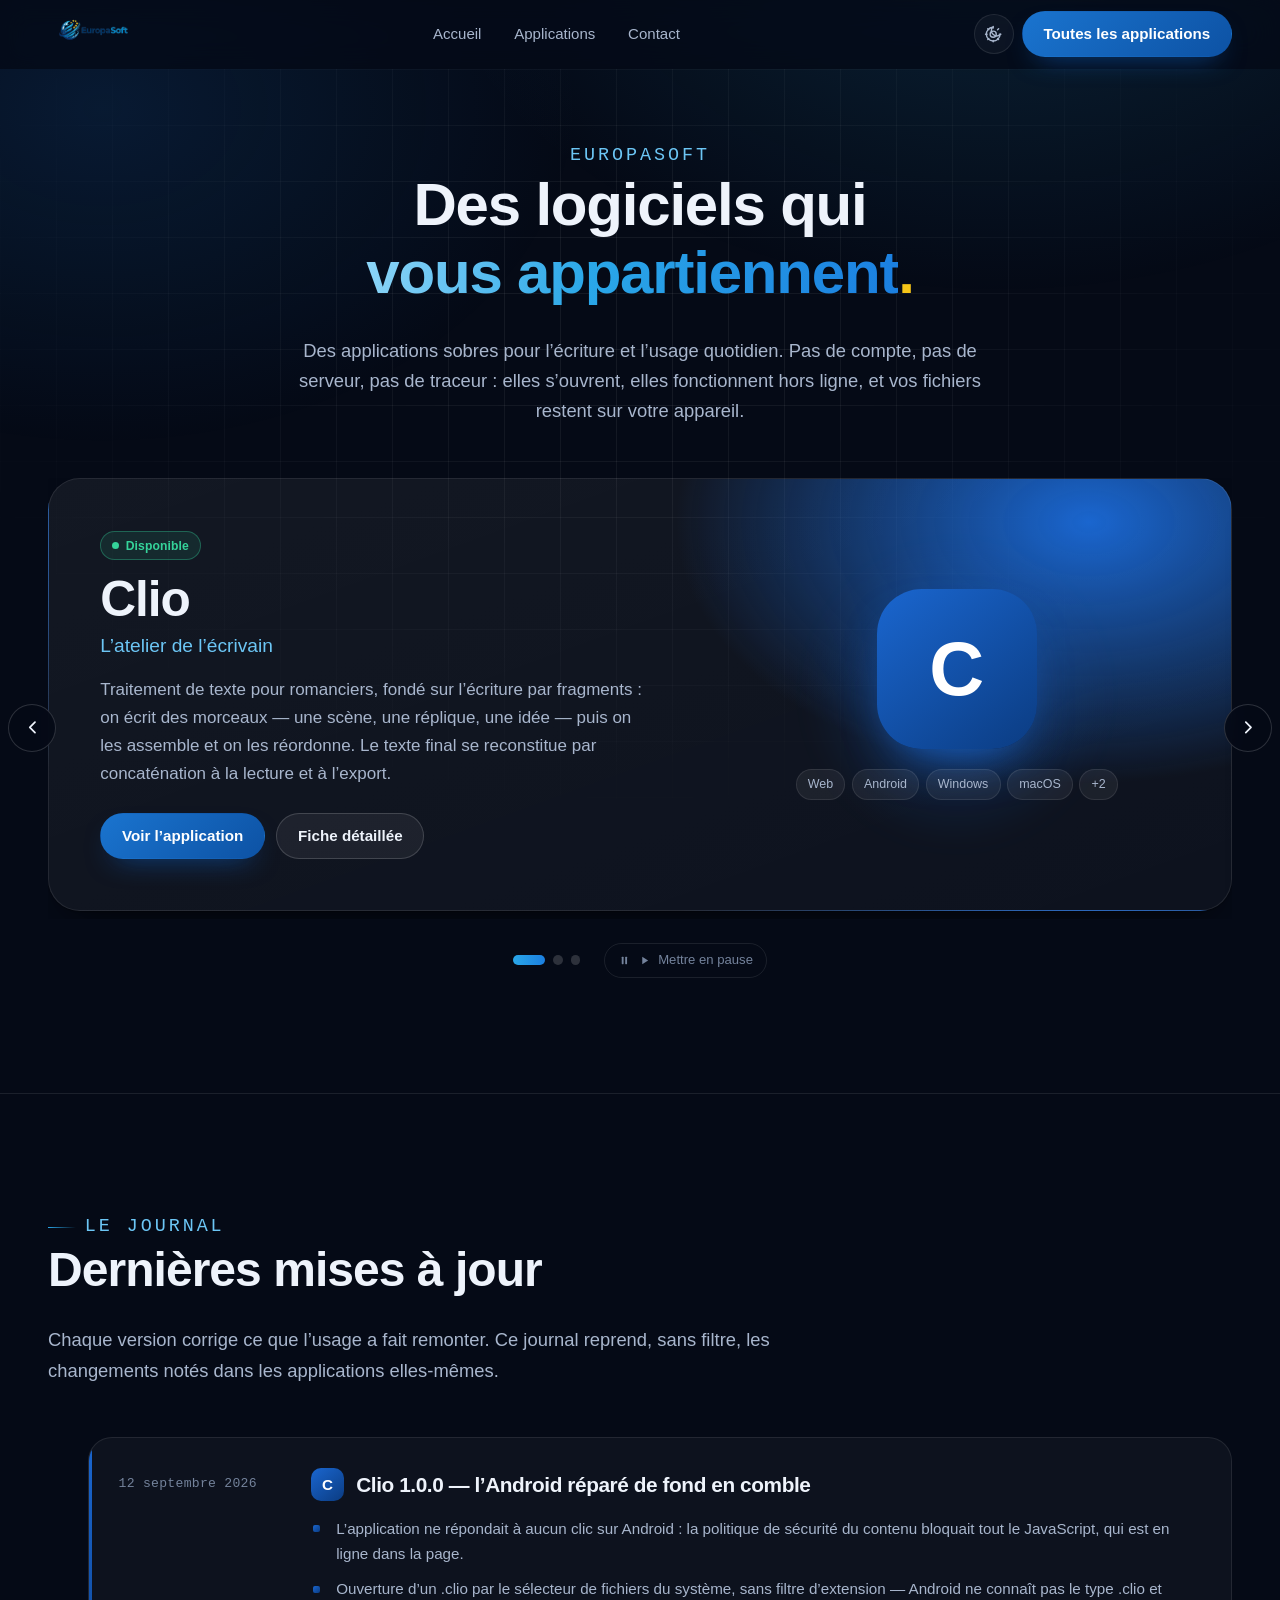
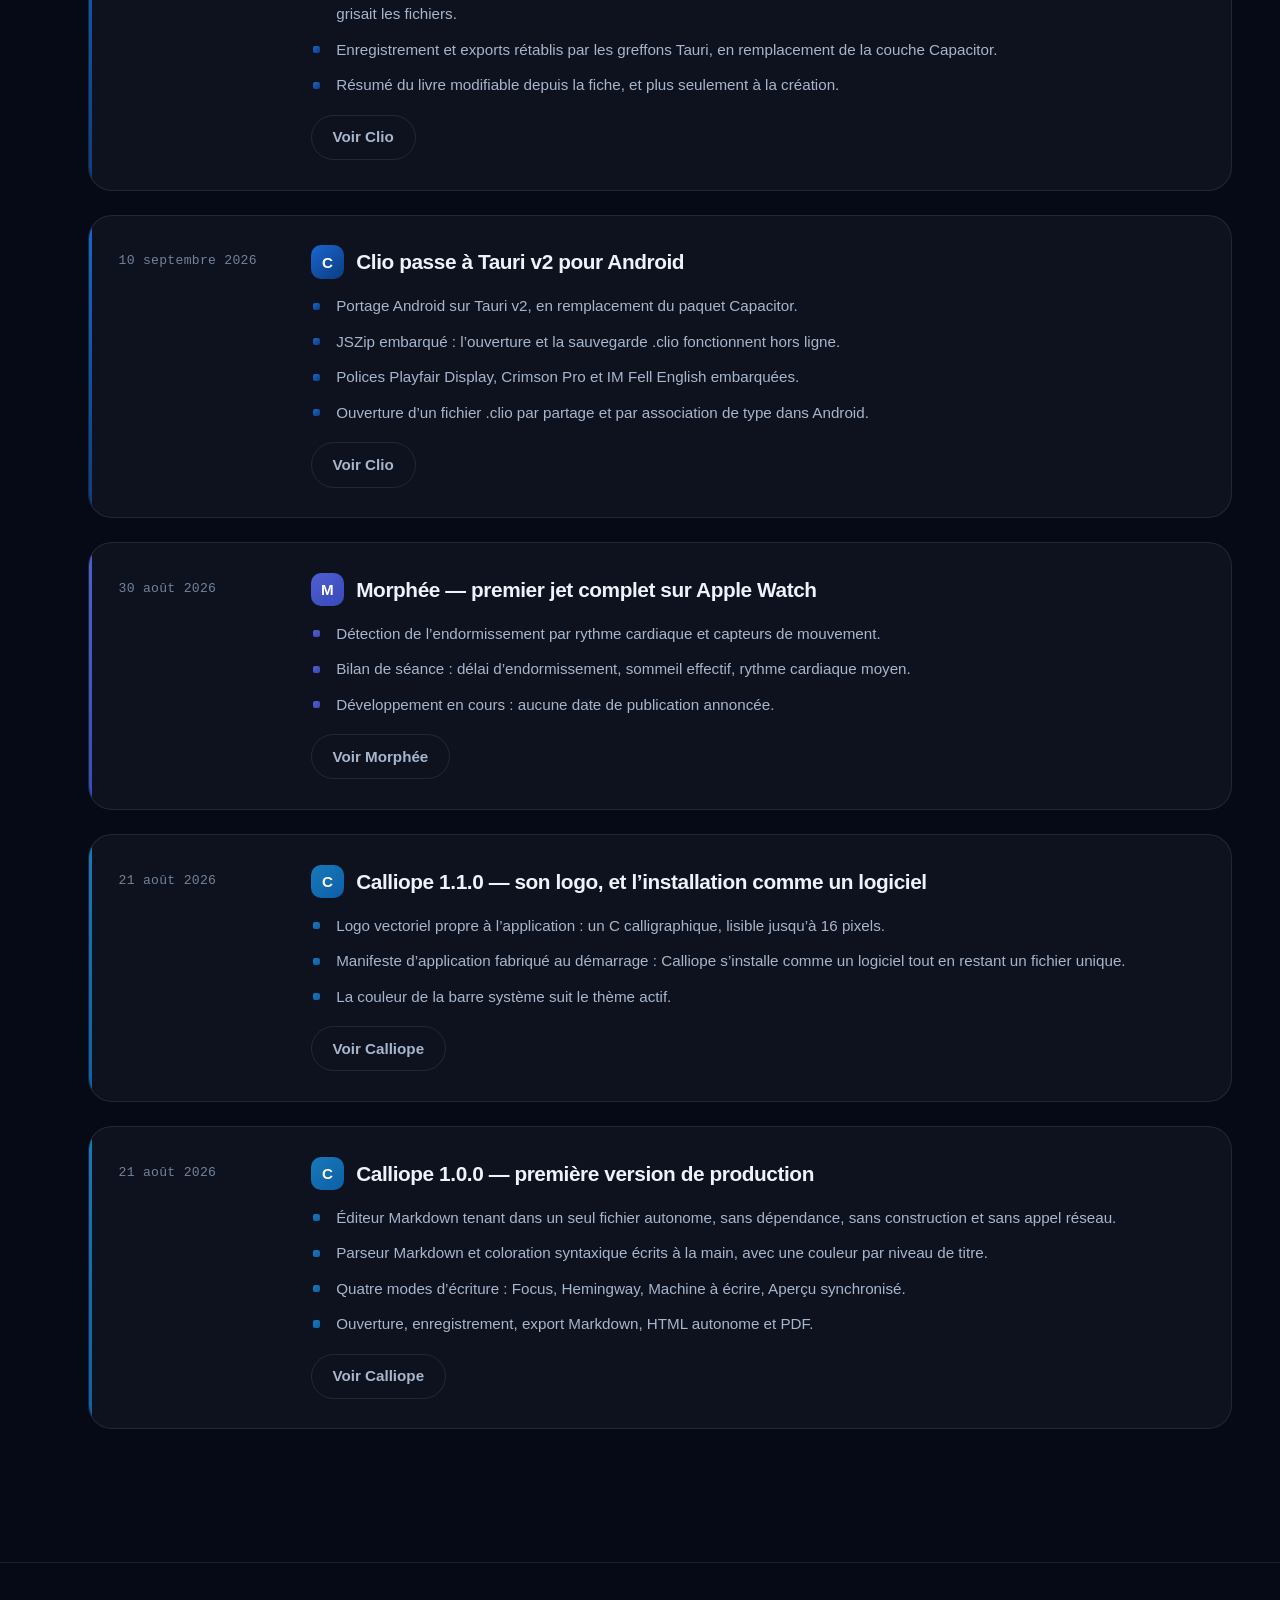
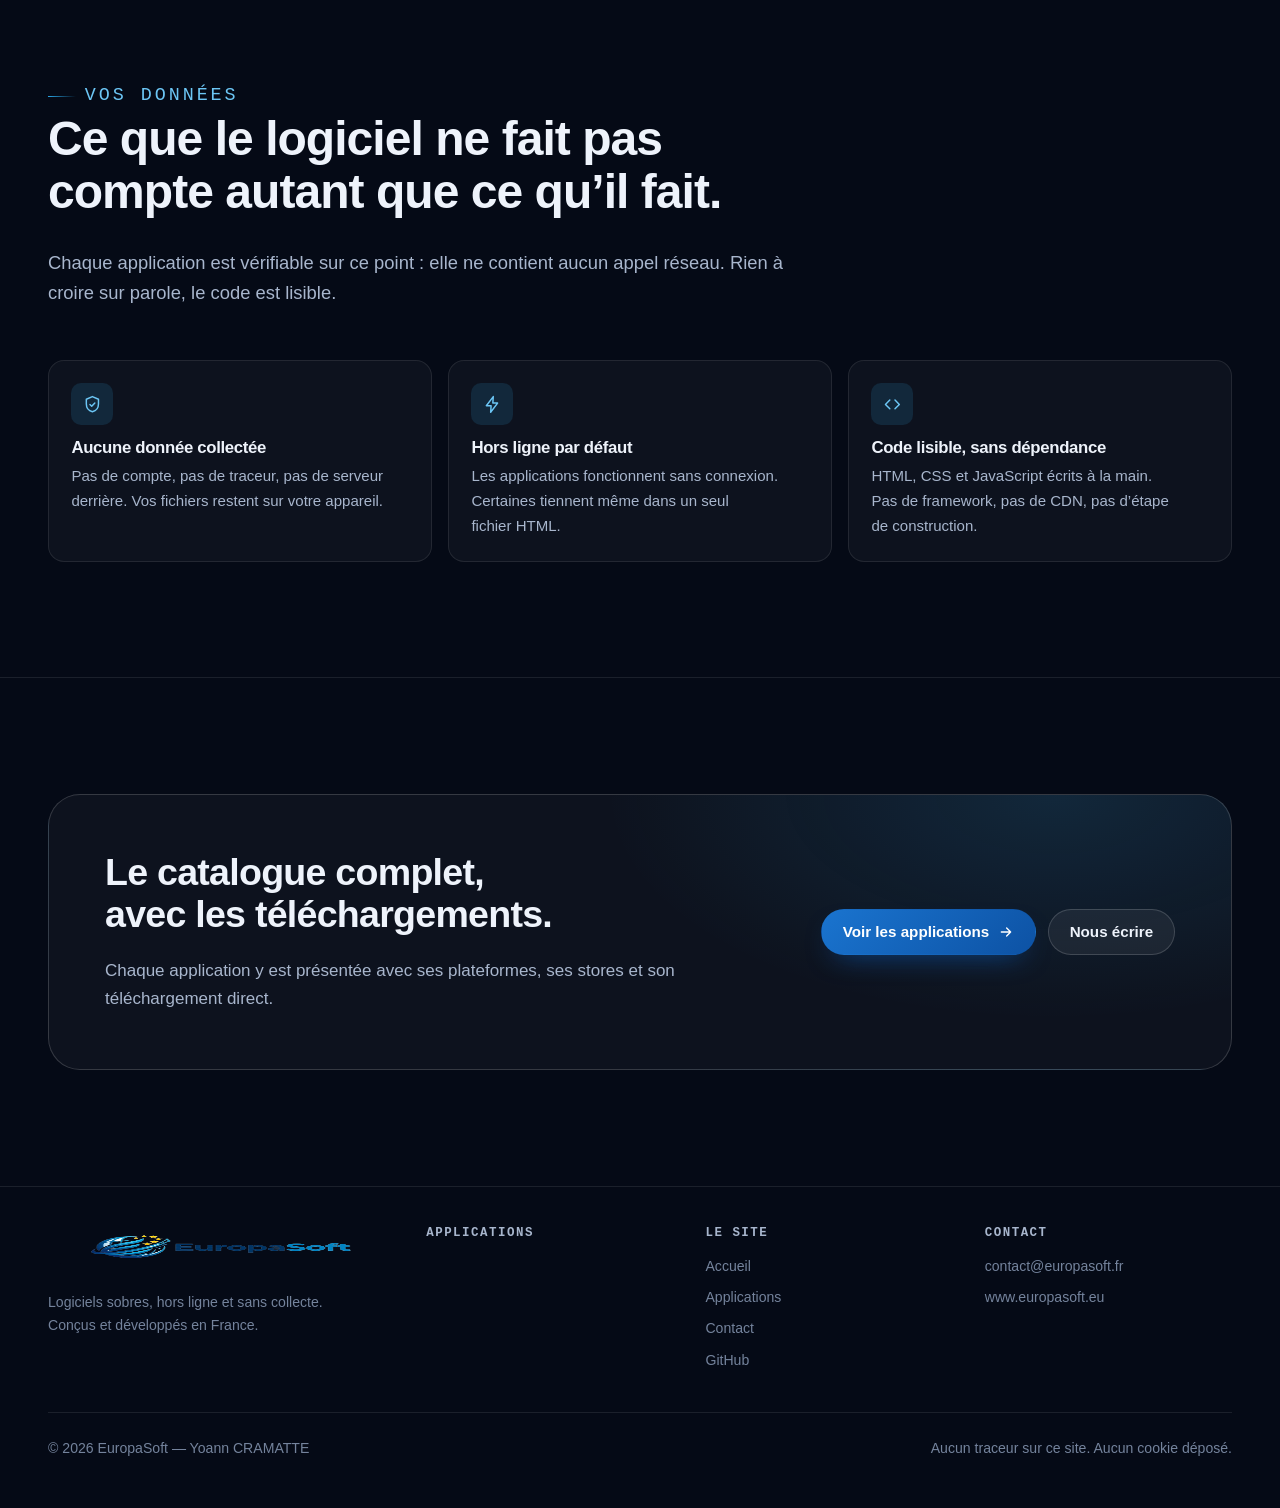
==== index.html @ d12777cb "Installer le site EuropaSoft à la racine du dépôt Le site était développé dans le dépôt Morphee, sou" ====
<!DOCTYPE html>
<html lang="fr" data-theme="sombre">
<head>
<meta charset="utf-8">
<meta name="viewport" content="width=device-width, initial-scale=1, viewport-fit=cover">
<title>EuropaSoft — Logiciels sobres, hors ligne, sans collecte</title>
<meta name="description" content="EuropaSoft conçoit des applications d'écriture et d'usage quotidien qui fonctionnent hors ligne, sans compte et sans collecte de données. Clio, Calliope, Morphée.">
<meta name="author" content="Yoann CRAMATTE">
<meta name="theme-color" content="#050a16" media="(prefers-color-scheme: dark)">
<meta name="theme-color" content="#f6f8fc" media="(prefers-color-scheme: light)">
<meta name="color-scheme" content="dark light">

<meta property="og:type" content="website">
<meta property="og:locale" content="fr_FR">
<meta property="og:site_name" content="EuropaSoft">
<meta property="og:title" content="EuropaSoft — Logiciels sobres, hors ligne, sans collecte">
<meta property="og:description" content="Des applications qui fonctionnent sans compte, sans connexion et sans traceur. Vos fichiers restent chez vous.">
<meta property="og:image" content="assets/img/logo-europasoft-horizontal.png">
<meta name="twitter:card" content="summary_large_image">

<link rel="icon" type="image/png" sizes="64x64" href="assets/img/favicon-64.png">
<link rel="apple-touch-icon" href="assets/img/apple-touch-icon.png">
<link rel="manifest" href="manifest.webmanifest">
<meta name="application-name" content="EuropaSoft">
<meta name="apple-mobile-web-app-title" content="EuropaSoft">
<meta name="mobile-web-app-capable" content="yes">
<meta name="apple-mobile-web-app-capable" content="yes">
<meta name="apple-mobile-web-app-status-bar-style" content="black-translucent">
<link rel="stylesheet" href="assets/css/style.css">
</head>

<body>
<a class="lien-evitement" href="#contenu">Aller au contenu</a>

<!-- ================= EN-TÊTE ================= -->
<header class="entete" id="entete">
  <div class="conteneur entete__interieur">
    <a class="marque" href="index.html" aria-label="EuropaSoft, accueil">
      <img src="assets/img/logo-europasoft-horizontal.png" alt="EuropaSoft" width="900" height="410">
    </a>

    <nav class="nav-principale" aria-label="Navigation principale">
      <a href="index.html" aria-current="page">Accueil</a>
      <a href="applications.html">Applications</a>
      <a href="contact.html">Contact</a>
    </nav>

    <div class="entete__actions">
      <button class="bouton bouton--secondaire bouton-installer" id="installer-app" type="button" hidden>
        <svg viewBox="0 0 24 24" fill="none" stroke="currentColor" stroke-width="1.8" stroke-linecap="round" stroke-linejoin="round" aria-hidden="true"><path d="M12 4v11M7.5 10.5 12 15l4.5-4.5M5 19h14"/></svg>
        <span>Installer</span>
      </button>

      <button class="bouton-icone" id="bascule-theme" type="button" aria-label="Basculer entre le thème clair et le thème sombre">
        <svg viewBox="0 0 24 24" fill="none" stroke="currentColor" stroke-width="1.8" stroke-linecap="round" aria-hidden="true">
          <path class="icone-lune" d="M21 12.8A9 9 0 1 1 11.2 3a7 7 0 0 0 9.8 9.8Z"/>
          <g class="icone-soleil" hidden>
            <circle cx="12" cy="12" r="4"/>
            <path d="M12 2v2M12 20v2M4.9 4.9l1.4 1.4M17.7 17.7l1.4 1.4M2 12h2M20 12h2M4.9 19.1l1.4-1.4M17.7 6.3l1.4-1.4"/>
          </g>
        </svg>
      </button>

      <a class="bouton bouton--primaire" href="applications.html">Toutes les applications</a>

      <button class="bouton-icone bouton-menu" id="ouvrir-menu" type="button" aria-label="Ouvrir le menu" aria-expanded="false" aria-controls="tiroir">
        <svg viewBox="0 0 24 24" fill="none" stroke="currentColor" stroke-width="1.8" stroke-linecap="round" aria-hidden="true">
          <path d="M4 7h16M4 12h16M4 17h16"/>
        </svg>
      </button>
    </div>
  </div>
</header>

<div class="tiroir" id="tiroir" data-ouvert="non">
  <div class="tiroir__panneau" role="dialog" aria-modal="true" aria-label="Menu">
    <div class="tiroir__tete">
      <button class="bouton-icone" id="fermer-menu" type="button" aria-label="Fermer le menu">
        <svg viewBox="0 0 24 24" fill="none" stroke="currentColor" stroke-width="1.8" stroke-linecap="round" aria-hidden="true">
          <path d="M6 6l12 12M18 6L6 18"/>
        </svg>
      </button>
    </div>
    <a href="index.html">Accueil</a>
    <a href="applications.html">Applications</a>
    <a href="contact.html">Contact</a>
  </div>
</div>

<main id="contenu">

  <!-- ================= CARROUSEL DES APPLICATIONS ================= -->
  <section class="section section--haut">
    <div class="conteneur">
      <div class="entete-section entete-section--centre">
        <p class="surtitre">EuropaSoft</p>
        <h1>Des logiciels qui <span class="accent">vous appartiennent</span><span class="point">.</span></h1>
        <p>
          Des applications sobres pour l’écriture et l’usage quotidien. Pas de
          compte, pas de serveur, pas de traceur : elles s’ouvrent, elles
          fonctionnent hors ligne, et vos fichiers restent sur votre appareil.
        </p>
      </div>
    </div>

    <div class="carrousel" id="carrousel" role="group" aria-roledescription="carrousel" aria-label="Les applications EuropaSoft">
      <div class="conteneur carrousel__cadre">
        <div class="carrousel__piste" id="carrousel-piste" tabindex="0"></div>

        <button class="carrousel__fleche carrousel__fleche--gauche" id="carrousel-precedent" type="button" aria-label="Application précédente">
          <svg viewBox="0 0 24 24" fill="none" stroke="currentColor" stroke-width="2" stroke-linecap="round" stroke-linejoin="round" aria-hidden="true"><path d="M15 6l-6 6 6 6"/></svg>
        </button>
        <button class="carrousel__fleche carrousel__fleche--droite" id="carrousel-suivant" type="button" aria-label="Application suivante">
          <svg viewBox="0 0 24 24" fill="none" stroke="currentColor" stroke-width="2" stroke-linecap="round" stroke-linejoin="round" aria-hidden="true"><path d="M9 6l6 6-6 6"/></svg>
        </button>

        <div class="carrousel__pieds">
          <div class="carrousel__points" id="carrousel-points"></div>
          <button class="carrousel__pause" id="carrousel-pause" type="button" aria-pressed="false">
            <svg viewBox="0 0 24 24" fill="currentColor" stroke="none" aria-hidden="true" class="icone-pause"><rect x="7" y="5" width="3.5" height="14" rx="1"/><rect x="13.5" y="5" width="3.5" height="14" rx="1"/></svg>
            <svg viewBox="0 0 24 24" fill="currentColor" stroke="none" aria-hidden="true" class="icone-lecture" hidden><path d="M8 5l11 7-11 7V5Z"/></svg>
            <span id="carrousel-pause-texte">Mettre en pause</span>
          </button>
        </div>

        <p class="visuellement-cache" id="carrousel-annonce" aria-live="polite"></p>
      </div>
    </div>
  </section>

  <!-- ================= ACTUALITÉS ================= -->
  <section class="section section--liseree" id="actualites">
    <div class="conteneur">
      <div class="entete-section revelation">
        <p class="surtitre">Le journal</p>
        <h2>Dernières mises à jour</h2>
        <p>
          Chaque version corrige ce que l’usage a fait remonter. Ce journal
          reprend, sans filtre, les changements notés dans les applications
          elles-mêmes.
        </p>
      </div>

      <ol class="journal" id="journal"></ol>
    </div>
  </section>

  <!-- ================= ENGAGEMENT ================= -->
  <section class="section section--liseree" id="confiance">
    <div class="conteneur">
      <div class="entete-section revelation">
        <p class="surtitre">Vos données</p>
        <h2>Ce que le logiciel ne fait pas compte autant que ce qu’il fait.</h2>
        <p>
          Chaque application est vérifiable sur ce point : elle ne contient
          aucun appel réseau. Rien à croire sur parole, le code est lisible.
        </p>
      </div>
      <ul class="promesses" id="promesses"></ul>
    </div>
  </section>

  <!-- ================= APPEL ================= -->
  <section class="section section--liseree">
    <div class="conteneur">
      <div class="contact revelation">
        <div>
          <h2>Le catalogue complet, avec les téléchargements.</h2>
          <p>
            Chaque application y est présentée avec ses plateformes, ses stores
            et son téléchargement direct.
          </p>
        </div>
        <div class="contact__actions">
          <a class="bouton bouton--primaire" href="applications.html">
            Voir les applications
            <svg viewBox="0 0 24 24" fill="none" stroke="currentColor" stroke-width="2" stroke-linecap="round" stroke-linejoin="round" aria-hidden="true"><path d="M5 12h14M13 6l6 6-6 6"/></svg>
          </a>
          <a class="bouton bouton--secondaire" href="contact.html">Nous écrire</a>
        </div>
      </div>
    </div>
  </section>
</main>

<!-- ================= PIED DE PAGE ================= -->
<footer class="pied">
  <div class="conteneur">
    <div class="pied__grille">
      <div class="pied__marque">
        <img src="assets/img/logo-europasoft-horizontal.png" alt="EuropaSoft" width="900" height="410">
        <p>Logiciels sobres, hors ligne et sans collecte.<br>Conçus et développés en France.</p>
      </div>

      <div>
        <h4>Applications</h4>
        <ul id="pied-apps"></ul>
      </div>

      <div>
        <h4>Le site</h4>
        <ul>
          <li><a href="index.html">Accueil</a></li>
          <li><a href="applications.html">Applications</a></li>
          <li><a href="contact.html">Contact</a></li>
          <li><a href="https://github.com/Yoann-CRAMATTE" rel="noopener">GitHub</a></li>
        </ul>
      </div>

      <div>
        <h4>Contact</h4>
        <ul>
          <li><a href="mailto:contact@europasoft.fr">contact@europasoft.fr</a></li>
          <li><a href="https://www.europasoft.eu" rel="noopener">www.europasoft.eu</a></li>
        </ul>
      </div>
    </div>

    <div class="pied__bas">
      <p style="margin:0">© <span id="annee">2026</span> EuropaSoft — Yoann CRAMATTE</p>
      <p style="margin:0">Aucun traceur sur ce site. Aucun cookie déposé.</p>
    </div>
  </div>
</footer>

<!-- Fiche détaillée, partagée par toutes les pages -->
<div class="fiche" id="fiche" data-ouvert="non">
  <div class="fiche__panneau" role="dialog" aria-modal="true" aria-labelledby="fiche-titre" id="fiche-panneau">
    <button class="bouton-icone fiche__fermer" id="fermer-fiche" type="button" aria-label="Fermer la fiche">
      <svg viewBox="0 0 24 24" fill="none" stroke="currentColor" stroke-width="1.8" stroke-linecap="round" aria-hidden="true">
        <path d="M6 6l12 12M18 6L6 18"/>
      </svg>
    </button>
    <div id="fiche-corps"></div>
  </div>
</div>

<script type="application/ld+json">
{
  "@context": "https://schema.org",
  "@type": "Organization",
  "name": "EuropaSoft",
  "url": "https://www.europasoft.eu",
  "email": "contact@europasoft.fr",
  "founder": { "@type": "Person", "name": "Yoann CRAMATTE" },
  "sameAs": ["https://github.com/Yoann-CRAMATTE"]
}
</script>

<script src="assets/js/donnees.js"></script>
<script src="assets/js/app.js"></script>
<script src="assets/js/pwa.js"></script>
<script src="assets/js/carrousel.js"></script>
</body>
</html>
---- assets/css/style.css ----
/* ==================================================================
   EuropaSoft — feuille de style
   Aucune dépendance : pas de framework, pas de CDN, pas de police
   distante. Tout tient dans ce fichier.

   Sommaire
   1.  Jetons de conception (couleurs, mesures, typographie)
   2.  Base et accessibilité
   3.  Mise en page et conteneurs
   4.  En-tête et navigation
   5.  Accroche et carrousel
   6.  Promesses
   7.  Grille des applications
   8.  Fiche détaillée (panneau)
   9.  Journal, stores, contact, pied de page
   10. Animations
   11. Adaptations d'écran
   ================================================================== */

/* ---------- 1. Jetons de conception -------------------------------- */

:root {
  /* Palette de marque, relevée sur le logo EuropaSoft */
  --marine-900: #050a16;
  --marine-800: #081124;
  --marine-700: #0c1a33;
  --marine-600: #12254a;
  --bleu-500: #1b7fe0;
  --bleu-400: #2aa7e8;
  --bleu-300: #6cc6f5;
  --or-400: #f5c518;

  /* Deux jetons tenus au contraste, distincts des bleus décoratifs :
     --accent-texte pour tout texte bleu, --bouton-1/2 pour le fond des
     boutons portant du texte blanc. Mesurés ≥ 4,5:1 dans les deux
     thèmes — les bleus vifs ci-dessus ne passent pas ce seuil. */
  --accent-texte: #6cc6f5;
  --bouton-1: #1a74cf;
  --bouton-2: #0d52a4;

  /* Surfaces */
  --fond: var(--marine-900);
  --fond-doux: var(--marine-800);
  --surface: rgba(255, 255, 255, 0.035);
  --surface-forte: rgba(255, 255, 255, 0.06);
  --bordure: rgba(255, 255, 255, 0.09);
  --bordure-forte: rgba(255, 255, 255, 0.16);

  /* Texte */
  --texte: #eef3fb;
  --texte-doux: #a8b6cd;
  --texte-faible: #74839c;

  /* Accents d'état */
  --vert: #35d39a;
  --ambre: #f0b429;

  /* Mesures */
  --largeur-max: 1280px;
  --gouttiere: clamp(1.15rem, 4vw, 3rem);
  --rayon-s: 10px;
  --rayon-m: 16px;
  --rayon-l: 24px;
  --rayon-xl: 32px;

  /* Rythme vertical fluide */
  --section-y: clamp(3.5rem, 9vw, 7.5rem);

  /* Typographie — piles système, aucune police téléchargée */
  --police-titre: 'Segoe UI Semibold', 'SF Pro Display', -apple-system,
    BlinkMacSystemFont, 'Inter', 'Helvetica Neue', Arial, sans-serif;
  --police-texte: -apple-system, BlinkMacSystemFont, 'Segoe UI', 'Inter', Roboto,
    'Helvetica Neue', Arial, sans-serif;
  --police-mono: ui-monospace, 'SF Mono', 'JetBrains Mono', 'Cascadia Mono',
    Menlo, Consolas, 'Liberation Mono', monospace;

  /* Ombres */
  --ombre-carte: 0 1px 2px rgba(0, 0, 0, 0.3), 0 18px 40px -22px rgba(0, 0, 0, 0.9);
  --ombre-haute: 0 30px 70px -30px rgba(0, 0, 0, 0.85);

  --transition: 200ms cubic-bezier(0.4, 0, 0.2, 1);
  color-scheme: dark;
}

/* Thème clair — appliqué par l'attribut data-theme sur <html> */
:root[data-theme='clair'] {
  --fond: #f6f8fc;
  --fond-doux: #ffffff;
  --surface: rgba(12, 26, 51, 0.035);
  --surface-forte: rgba(12, 26, 51, 0.06);
  --bordure: rgba(12, 26, 51, 0.12);
  --bordure-forte: rgba(12, 26, 51, 0.22);
  --texte: #0b1b33;
  --texte-doux: #3f5570;
  --texte-faible: #566a83;
  --accent-texte: #0d5fa8;
  --ombre-carte: 0 1px 2px rgba(11, 27, 51, 0.06), 0 16px 34px -24px rgba(11, 27, 51, 0.45);
  --ombre-haute: 0 28px 64px -30px rgba(11, 27, 51, 0.4);
  color-scheme: light;
}

/* ---------- 2. Base et accessibilité ------------------------------- */

*,
*::before,
*::after {
  box-sizing: border-box;
}

html {
  -webkit-text-size-adjust: 100%;
  scroll-behavior: smooth;
  scroll-padding-top: 5.5rem;
}

body {
  margin: 0;
  background: var(--fond);
  color: var(--texte);
  font-family: var(--police-texte);
  font-size: clamp(1rem, 0.96rem + 0.2vw, 1.0625rem);
  line-height: 1.65;
  -webkit-font-smoothing: antialiased;
  text-rendering: optimizeLegibility;
  overflow-x: hidden;
}

/* Halos d'ambiance : deux dégradés fixés en fond de page */
body::before {
  content: '';
  position: fixed;
  inset: 0;
  z-index: -2;
  background:
    radial-gradient(60rem 40rem at 78% -10%, rgba(42, 167, 232, 0.16), transparent 60%),
    radial-gradient(48rem 34rem at 8% 12%, rgba(27, 127, 224, 0.14), transparent 62%);
  pointer-events: none;
}

:root[data-theme='clair'] body::before {
  background:
    radial-gradient(60rem 40rem at 78% -10%, rgba(42, 167, 232, 0.16), transparent 60%),
    radial-gradient(48rem 34rem at 8% 12%, rgba(27, 127, 224, 0.1), transparent 62%);
}

h1,
h2,
h3,
h4 {
  font-family: var(--police-titre);
  font-weight: 700;
  line-height: 1.12;
  letter-spacing: -0.02em;
  margin: 0 0 0.6em;
  text-wrap: balance;
}

p {
  margin: 0 0 1em;
  text-wrap: pretty;
}

a {
  color: var(--accent-texte);
  text-decoration-color: color-mix(in srgb, currentColor 45%, transparent);
  text-underline-offset: 3px;
}

a:hover {
  text-decoration-color: currentColor;
}

img,
svg {
  max-width: 100%;
  height: auto;
  display: block;
}

ul {
  margin: 0;
  padding: 0;
  list-style: none;
}

button {
  font: inherit;
  color: inherit;
  cursor: pointer;
}

:where(a, button, [tabindex]):focus-visible {
  outline: 2px solid var(--bleu-400);
  outline-offset: 3px;
  border-radius: 6px;
}

.lien-evitement {
  position: absolute;
  left: 50%;
  top: 0;
  transform: translate(-50%, -140%);
  z-index: 200;
  background: var(--bouton-2);
  color: #fff;
  padding: 0.7rem 1.2rem;
  border-radius: 0 0 var(--rayon-s) var(--rayon-s);
  text-decoration: none;
  font-weight: 600;
  transition: transform var(--transition);
}

.lien-evitement:focus {
  transform: translate(-50%, 0);
}

.visuellement-cache {
  position: absolute;
  width: 1px;
  height: 1px;
  overflow: hidden;
  clip-path: inset(50%);
  white-space: nowrap;
}

/* ---------- 3. Mise en page et conteneurs -------------------------- */

.conteneur {
  width: 100%;
  max-width: var(--largeur-max);
  margin-inline: auto;
  padding-inline: var(--gouttiere);
}

.section {
  padding-block: var(--section-y);
  position: relative;
}

.section--liseree {
  border-top: 1px solid var(--bordure);
}

.entete-section {
  max-width: 46rem;
  margin-bottom: clamp(2rem, 4vw, 3.25rem);
}

.surtitre {
  display: inline-flex;
  align-items: center;
  gap: 0.55rem;
  font-family: var(--police-mono);
  font-size: 0.78rem;
  letter-spacing: 0.16em;
  text-transform: uppercase;
  color: var(--accent-texte);
  margin-bottom: 0.9rem;
}

.surtitre::before {
  content: '';
  width: 1.75rem;
  height: 1px;
  background: linear-gradient(90deg, var(--bleu-400), transparent);
}

.entete-section h2 {
  font-size: clamp(1.75rem, 1.2rem + 2.4vw, 3rem);
}

.entete-section p.surtitre {
  color: var(--accent-texte);
}

.entete-section p {
  color: var(--texte-doux);
  font-size: clamp(1rem, 0.95rem + 0.35vw, 1.15rem);
  margin-bottom: 0;
}

/* Boutons ------------------------------------------------------- */

.bouton {
  display: inline-flex;
  align-items: center;
  justify-content: center;
  gap: 0.55rem;
  padding: 0.78rem 1.3rem;
  border: 1px solid transparent;
  border-radius: 999px;
  font-weight: 600;
  font-size: 0.95rem;
  line-height: 1.2;
  text-decoration: none;
  white-space: nowrap;
  transition: transform var(--transition), background var(--transition),
    border-color var(--transition), box-shadow var(--transition);
}

.bouton:hover {
  transform: translateY(-2px);
}

.bouton:active {
  transform: translateY(0);
}

.bouton--primaire {
  background: linear-gradient(135deg, var(--bouton-1), var(--bouton-2));
  color: #fff;
  box-shadow: 0 12px 28px -14px rgba(13, 82, 164, 0.95);
}

.bouton--primaire:hover {
  box-shadow: 0 18px 34px -14px rgba(27, 127, 224, 1);
}

.bouton--secondaire {
  background: var(--surface-forte);
  border-color: var(--bordure-forte);
  color: var(--texte);
}

.bouton--secondaire:hover {
  background: var(--surface);
  border-color: var(--bleu-400);
}

.bouton--fantome {
  background: transparent;
  border-color: var(--bordure);
  color: var(--texte-doux);
}

.bouton--fantome:hover {
  color: var(--texte);
  border-color: var(--bordure-forte);
}

.bouton[aria-disabled='true'],
.bouton:disabled {
  opacity: 0.45;
  cursor: not-allowed;
  transform: none;
  box-shadow: none;
}

.bouton svg {
  width: 1.05em;
  height: 1.05em;
  flex: none;
}

/* Étiquettes ---------------------------------------------------- */

.etiquette {
  display: inline-flex;
  align-items: center;
  gap: 0.4rem;
  padding: 0.24rem 0.68rem;
  border-radius: 999px;
  border: 1px solid var(--bordure);
  background: var(--surface);
  font-size: 0.76rem;
  font-weight: 600;
  letter-spacing: 0.01em;
  color: var(--texte-doux);
  white-space: nowrap;
}

.etiquette--disponible {
  color: var(--vert);
  border-color: rgba(53, 211, 154, 0.35);
  background: rgba(53, 211, 154, 0.1);
}

.etiquette--developpement {
  color: var(--ambre);
  border-color: rgba(240, 180, 41, 0.35);
  background: rgba(240, 180, 41, 0.1);
}

.pastille {
  width: 0.45rem;
  height: 0.45rem;
  border-radius: 50%;
  background: currentColor;
  flex: none;
}

.etiquette--disponible .pastille {
  box-shadow: 0 0 0 0 rgba(53, 211, 154, 0.6);
  animation: pulsation 2.4s infinite;
}

/* ---------- 4. En-tête et navigation ------------------------------- */

.entete {
  position: sticky;
  top: 0;
  z-index: 100;
  background: color-mix(in srgb, var(--fond) 82%, transparent);
  backdrop-filter: blur(14px) saturate(140%);
  -webkit-backdrop-filter: blur(14px) saturate(140%);
  border-bottom: 1px solid transparent;
  transition: border-color var(--transition), background var(--transition);
}

.entete[data-defile='oui'] {
  border-bottom-color: var(--bordure);
}

.entete__interieur {
  display: flex;
  align-items: center;
  justify-content: space-between;
  gap: 1rem;
  min-height: 4.25rem;
}

.marque {
  display: inline-flex;
  align-items: center;
  gap: 0.6rem;
  text-decoration: none;
  color: inherit;
  flex: none;
}

.marque img {
  height: 2.6rem;
  width: auto;
}

.nav-principale {
  display: flex;
  align-items: center;
  gap: 0.35rem;
}

.nav-principale a {
  padding: 0.5rem 0.85rem;
  border-radius: 999px;
  color: var(--texte-doux);
  text-decoration: none;
  font-size: 0.94rem;
  font-weight: 500;
  transition: color var(--transition), background var(--transition);
}

.nav-principale a:hover,
.nav-principale a[aria-current='true'] {
  color: var(--texte);
  background: var(--surface-forte);
}

.entete__actions {
  display: flex;
  align-items: center;
  gap: 0.5rem;
}

.bouton-icone {
  display: inline-grid;
  place-items: center;
  width: 2.5rem;
  height: 2.5rem;
  border-radius: 50%;
  border: 1px solid var(--bordure);
  background: var(--surface);
  color: var(--texte-doux);
  transition: color var(--transition), border-color var(--transition),
    background var(--transition);
}

.bouton-icone:hover {
  color: var(--texte);
  border-color: var(--bordure-forte);
  background: var(--surface-forte);
}

.bouton-icone svg {
  width: 1.15rem;
  height: 1.15rem;
}

.bouton-menu {
  display: none;
}

/* Tiroir de navigation, sur petit écran */
.tiroir {
  position: fixed;
  inset: 0;
  z-index: 150;
  display: none;
  background: color-mix(in srgb, var(--marine-900) 70%, transparent);
  backdrop-filter: blur(6px);
}

.tiroir[data-ouvert='oui'] {
  display: block;
}

.tiroir__panneau {
  position: absolute;
  inset-block: 0;
  right: 0;
  width: min(20rem, 82vw);
  background: var(--fond-doux);
  border-left: 1px solid var(--bordure);
  padding: 1.25rem var(--gouttiere) 2rem;
  display: flex;
  flex-direction: column;
  gap: 0.35rem;
  box-shadow: var(--ombre-haute);
  animation: glissement 260ms cubic-bezier(0.22, 1, 0.36, 1);
  overflow-y: auto;
}

.tiroir__tete {
  display: flex;
  justify-content: flex-end;
  margin-bottom: 0.75rem;
}

.tiroir__panneau a {
  padding: 0.85rem 0.6rem;
  border-radius: var(--rayon-s);
  color: var(--texte);
  text-decoration: none;
  font-size: 1.05rem;
  font-weight: 500;
  border-bottom: 1px solid var(--bordure);
}

.tiroir__panneau a:hover {
  background: var(--surface);
}

/* Bouton d'installation de l'application. Masqué tant que le
   navigateur n'a pas signalé qu'elle est possible (attribut hidden,
   retiré par pwa.js). */
.bouton-installer[hidden] {
  display: none;
}

.bouton-installer {
  padding-inline: 1rem;
}

/* Bandeau « nouvelle version prête », posé par pwa.js */
.bandeau-maj {
  position: fixed;
  left: 50%;
  bottom: max(1rem, env(safe-area-inset-bottom));
  transform: translateX(-50%);
  z-index: 190;
  display: flex;
  flex-wrap: wrap;
  align-items: center;
  gap: 0.6rem 0.9rem;
  width: min(34rem, calc(100vw - 2rem));
  padding: 0.9rem 1.1rem;
  border-radius: var(--rayon-m);
  border: 1px solid var(--bordure-forte);
  background: color-mix(in srgb, var(--fond-doux) 94%, transparent);
  backdrop-filter: blur(10px);
  box-shadow: var(--ombre-haute);
  animation: montee 300ms cubic-bezier(0.22, 1, 0.36, 1);
}

.bandeau-maj p {
  flex: 1 1 12rem;
  margin: 0;
  font-size: 0.92rem;
}

.bandeau-maj .bouton {
  padding: 0.5rem 1rem;
  font-size: 0.88rem;
}

/* ---------- 5. Accroche et carrousel ------------------------------- */

.section--haut {
  padding-top: clamp(2.5rem, 6vw, 4.5rem);
  position: relative;
}

/* Trame technique, en fond de la première section */
.section--haut::before {
  content: '';
  position: absolute;
  inset: 0;
  background-image: linear-gradient(var(--bordure) 1px, transparent 1px),
    linear-gradient(90deg, var(--bordure) 1px, transparent 1px);
  background-size: 56px 56px;
  mask-image: radial-gradient(75% 65% at 50% 25%, #000 15%, transparent 78%);
  -webkit-mask-image: radial-gradient(75% 65% at 50% 25%, #000 15%, transparent 78%);
  opacity: 0.7;
  pointer-events: none;
}

.section--haut > * {
  position: relative;
}

.entete-section--centre {
  max-width: 44rem;
  margin-inline: auto;
  text-align: center;
}

.entete-section--centre .surtitre::before {
  display: none;
}

.entete-section h1 {
  font-size: clamp(2rem, 1.3rem + 3.4vw, 3.75rem);
  margin-bottom: 0.5em;
}

.accent {
  background: linear-gradient(100deg, #8ed6f8, var(--bleu-400) 42%, var(--bleu-500));
  -webkit-background-clip: text;
  background-clip: text;
  color: transparent;
}

:root[data-theme='clair'] .accent {
  background: linear-gradient(100deg, var(--bleu-400), var(--bleu-500) 55%, #0b3c82);
  -webkit-background-clip: text;
  background-clip: text;
}

.point {
  color: var(--or-400);
}

/* Carrousel --------------------------------------------------- */

.carrousel {
  margin-top: clamp(2rem, 4vw, 3rem);
}

.carrousel__cadre {
  position: relative;
}

/* La piste est une zone défilante à accrochage : le glissement du
   doigt et la molette fonctionnent sans une ligne de JavaScript. */
.carrousel__piste {
  display: flex;
  gap: clamp(0.75rem, 2vw, 1.25rem);
  overflow-x: auto;
  scroll-snap-type: x mandatory;
  scroll-behavior: smooth;
  scrollbar-width: none;
  -webkit-overflow-scrolling: touch;
  padding-bottom: 0.5rem;
}

.carrousel__piste::-webkit-scrollbar {
  display: none;
}

.carrousel__piste:focus-visible {
  outline: 2px solid var(--bleu-400);
  outline-offset: 6px;
  border-radius: var(--rayon-l);
}

.diapo {
  flex: 0 0 100%;
  scroll-snap-align: center;
  display: grid;
  gap: clamp(1.5rem, 4vw, 3rem);
  grid-template-columns: 1fr;
  align-items: center;
  padding: clamp(1.5rem, 4vw, 3.25rem);
  border-radius: var(--rayon-xl);
  border: 1px solid var(--bordure);
  background:
    radial-gradient(38rem 24rem at 88% 10%, var(--app-c1), transparent 68%),
    linear-gradient(160deg, var(--surface-forte), var(--surface));
  box-shadow: var(--ombre-carte);
  transition: opacity var(--transition);
}

/* Les diapositives voisines s'estompent : le regard sait où il est. */
.diapo[data-actif='non'] {
  opacity: 0.55;
}

.diapo h2 {
  font-size: clamp(1.9rem, 1.4rem + 2.2vw, 3.1rem);
  margin: 0.7rem 0 0.15rem;
}

.diapo__baseline {
  color: var(--accent-texte);
  font-size: clamp(1rem, 0.95rem + 0.35vw, 1.2rem);
  font-weight: 500;
  margin-bottom: 0.9rem;
}

.diapo__resume {
  color: var(--texte-doux);
  max-width: 34rem;
  margin-bottom: 1.6rem;
  /* La diapositive donne l'idée, la fiche donne le détail : le résumé
     est écourté pour que la hauteur reste tenable sur téléphone. */
  display: -webkit-box;
  -webkit-box-orient: vertical;
  -webkit-line-clamp: 4;
  line-clamp: 4;
  overflow: hidden;
}

@media (min-width: 960px) {
  .diapo__resume {
    -webkit-line-clamp: 5;
    line-clamp: 5;
  }
}

.diapo__actions {
  display: flex;
  flex-wrap: wrap;
  gap: 0.7rem;
}

.diapo__visuel {
  position: relative;
  display: grid;
  place-items: center;
  gap: 1.25rem;
  min-height: 13rem;
}

.diapo__halo {
  position: absolute;
  width: min(20rem, 70%);
  aspect-ratio: 1;
  border-radius: 50%;
  background: radial-gradient(circle, var(--app-c1), transparent 68%);
  opacity: 0.35;
  filter: blur(14px);
}

.diapo__sceau {
  position: relative;
  display: grid;
  place-items: center;
  width: clamp(6.5rem, 16vw, 10rem);
  aspect-ratio: 1;
  border-radius: 28%;
  background: linear-gradient(140deg, var(--app-c1), var(--app-c2));
  color: #fff;
  font-family: var(--police-titre);
  font-size: clamp(3rem, 7vw, 4.75rem);
  font-weight: 700;
  box-shadow: 0 24px 50px -22px var(--app-c1);
}

.diapo__plateformes {
  position: relative;
  display: flex;
  flex-wrap: wrap;
  justify-content: center;
  gap: 0.4rem;
}

.diapo__plateformes li {
  padding: 0.28rem 0.7rem;
  border-radius: 999px;
  border: 1px solid var(--bordure);
  background: var(--surface-forte);
  font-size: 0.78rem;
  color: var(--texte-doux);
}

/* Flèches, points, pause ---------------------------------------- */

.carrousel__fleche {
  position: absolute;
  top: 50%;
  transform: translateY(-50%);
  z-index: 3;
  display: none;
  place-items: center;
  width: 3rem;
  height: 3rem;
  border-radius: 50%;
  border: 1px solid var(--bordure-forte);
  background: color-mix(in srgb, var(--fond) 88%, transparent);
  backdrop-filter: blur(8px);
  color: var(--texte);
  transition: background var(--transition), border-color var(--transition),
    transform var(--transition);
}

.carrousel__fleche:hover {
  border-color: var(--bleu-400);
  transform: translateY(-50%) scale(1.06);
}

.carrousel__fleche svg {
  width: 1.3rem;
  height: 1.3rem;
}

.carrousel__fleche--gauche {
  left: 0.5rem;
}

.carrousel__fleche--droite {
  right: 0.5rem;
}

.carrousel__pieds {
  display: flex;
  align-items: center;
  justify-content: center;
  flex-wrap: wrap;
  gap: 0.75rem 1.5rem;
  margin-top: 1.5rem;
}

.carrousel__points {
  display: flex;
  gap: 0.5rem;
}

/* Nom complet : « .point » seul entrait en collision avec le point
   final doré du titre. */
.carrousel__point {
  width: 0.6rem;
  height: 0.6rem;
  padding: 0;
  border: 0;
  border-radius: 999px;
  background: var(--bordure-forte);
  transition: width var(--transition), background var(--transition);
}

.carrousel__point[aria-current='true'] {
  width: 2rem;
  background: linear-gradient(90deg, var(--bleu-400), var(--bleu-500));
}

.carrousel__pause {
  display: inline-flex;
  align-items: center;
  gap: 0.45rem;
  padding: 0.35rem 0.8rem;
  border-radius: 999px;
  border: 1px solid var(--bordure);
  background: transparent;
  color: var(--texte-faible);
  font-size: 0.82rem;
  transition: color var(--transition), border-color var(--transition);
}

.carrousel__pause:hover {
  color: var(--texte);
  border-color: var(--bordure-forte);
}

.carrousel__pause svg {
  width: 0.8rem;
  height: 0.8rem;
}

/* ---------- 6. Promesses ------------------------------------------- */

.promesses {
  display: grid;
  gap: 1rem;
  grid-template-columns: 1fr;
}

.promesse {
  padding: 1.4rem;
  border-radius: var(--rayon-m);
  border: 1px solid var(--bordure);
  background: var(--surface);
}

.promesse__icone {
  display: grid;
  place-items: center;
  width: 2.6rem;
  height: 2.6rem;
  border-radius: var(--rayon-s);
  background: rgba(42, 167, 232, 0.14);
  color: var(--accent-texte);
  margin-bottom: 0.9rem;
}

.promesse__icone svg {
  width: 1.3rem;
  height: 1.3rem;
}

.promesse h3 {
  font-size: 1.05rem;
  margin-bottom: 0.4rem;
}

.promesse p {
  color: var(--texte-doux);
  font-size: 0.94rem;
  margin: 0;
}

/* ---------- 7. Grille des applications ----------------------------- */

.filtres {
  display: flex;
  flex-wrap: wrap;
  gap: 0.5rem;
  margin-bottom: 1.75rem;
}

.filtre {
  padding: 0.5rem 1rem;
  border-radius: 999px;
  border: 1px solid var(--bordure);
  background: transparent;
  color: var(--texte-doux);
  font-size: 0.9rem;
  font-weight: 500;
  transition: color var(--transition), border-color var(--transition),
    background var(--transition);
}

.filtre:hover {
  color: var(--texte);
  border-color: var(--bordure-forte);
}

.filtre[aria-pressed='true'] {
  color: #fff;
  background: linear-gradient(135deg, var(--bouton-1), var(--bouton-2));
  border-color: transparent;
}

.grille-apps {
  display: grid;
  gap: clamp(1rem, 2vw, 1.5rem);
  grid-template-columns: 1fr;
}

/* `display: flex` l'emporterait sur le `display: none` que le
   navigateur applique à [hidden] : les filtres ne masquaient rien. */
.carte-app[hidden] {
  display: none;
}

.carte-app {
  position: relative;
  /* La carte se mesure elle-même : son en-tête se réorganise selon sa
     propre largeur, et non selon celle de la fenêtre — ce qui compte
     quand la grille passe à deux ou trois colonnes. */
  container-type: inline-size;
  display: flex;
  flex-direction: column;
  padding: clamp(1.25rem, 3vw, 1.85rem);
  border-radius: var(--rayon-l);
  border: 1px solid var(--bordure);
  background: var(--surface);
  box-shadow: var(--ombre-carte);
  overflow: hidden;
  transition: transform var(--transition), border-color var(--transition),
    box-shadow var(--transition);
}

/* Filet lumineux aux couleurs de l'application, en haut de la carte */
.carte-app::before {
  content: '';
  position: absolute;
  inset-inline: 0;
  top: 0;
  height: 3px;
  background: linear-gradient(90deg, var(--app-c1), var(--app-c2));
  opacity: 0.85;
}

.carte-app::after {
  content: '';
  position: absolute;
  inset: 0;
  background: radial-gradient(28rem 16rem at 100% 0%, var(--app-c1), transparent 70%);
  opacity: 0;
  transition: opacity var(--transition);
  pointer-events: none;
}

.carte-app:hover {
  transform: translateY(-4px);
  border-color: var(--bordure-forte);
  box-shadow: var(--ombre-haute);
}

.carte-app:hover::after {
  opacity: 0.09;
}

.carte-app > * {
  position: relative;
  z-index: 1;
}

.carte-app__tete {
  display: flex;
  align-items: flex-start;
  gap: 1rem;
  margin-bottom: 1rem;
}

.carte-app__sceau {
  display: grid;
  place-items: center;
  width: 3.25rem;
  height: 3.25rem;
  flex: none;
  border-radius: 18px;
  background: linear-gradient(140deg, var(--app-c1), var(--app-c2));
  color: #fff;
  font-family: var(--police-titre);
  font-size: 1.5rem;
  font-weight: 700;
  box-shadow: 0 10px 22px -12px var(--app-c1);
}

.carte-app__titre {
  display: flex;
  flex-wrap: wrap;
  align-items: baseline;
  gap: 0.5rem 0.65rem;
  margin: 0 0 0.15rem;
  font-size: 1.4rem;
}

.carte-app__version {
  font-family: var(--police-mono);
  font-size: 0.78rem;
  font-weight: 500;
  color: var(--texte-faible);
  letter-spacing: 0;
}

.carte-app__baseline {
  color: var(--accent-texte);
  font-size: 0.92rem;
  font-weight: 500;
  margin: 0;
}

.carte-app__resume {
  color: var(--texte-doux);
  font-size: 0.96rem;
  margin-bottom: 1.15rem;
}

.plateformes {
  display: flex;
  flex-wrap: wrap;
  gap: 0.4rem;
  margin-bottom: 1.35rem;
}

.plateformes li {
  display: inline-flex;
  align-items: center;
  gap: 0.35rem;
  padding: 0.28rem 0.6rem;
  border-radius: 8px;
  background: var(--surface-forte);
  border: 1px solid var(--bordure);
  font-size: 0.76rem;
  color: var(--texte-doux);
  font-weight: 500;
}

.plateformes svg {
  width: 0.85rem;
  height: 0.85rem;
  opacity: 0.85;
}

.carte-app__actions {
  display: flex;
  flex-wrap: wrap;
  gap: 0.6rem;
  margin-top: auto;
  padding-top: 0.25rem;
}

.carte-app__actions .bouton {
  flex: 1 1 auto;
  min-width: 9.5rem;
}

/* L'état reste dans le flux : il ne peut donc jamais recouvrir le titre. */
.carte-app__etat {
  margin-left: auto;
  align-self: flex-start;
  flex: none;
}

.carte-app__identite {
  min-width: 0;
  flex: 1 1 auto;
}

/* Carte étroite : l'état passe sur sa propre ligne, le titre et sa
   baseline récupèrent toute la largeur. */
@container (max-width: 27rem) {
  .carte-app__tete {
    flex-wrap: wrap;
  }

  .carte-app__etat {
    order: -1;
    width: 100%;
    margin-left: 0;
    margin-bottom: 0.15rem;
  }
}

/* ---------- 8. Fiche détaillée (panneau) --------------------------- */

.fiche {
  position: fixed;
  inset: 0;
  z-index: 180;
  display: none;
  align-items: flex-end;
  justify-content: center;
  padding: 0;
  background: color-mix(in srgb, var(--marine-900) 76%, transparent);
  backdrop-filter: blur(8px);
  -webkit-backdrop-filter: blur(8px);
}

.fiche[data-ouvert='oui'] {
  display: flex;
}

.fiche__panneau {
  position: relative;
  width: 100%;
  max-width: 46rem;
  max-height: 92dvh;
  overflow-y: auto;
  overscroll-behavior: contain;
  background: var(--fond-doux);
  border: 1px solid var(--bordure-forte);
  border-radius: var(--rayon-xl) var(--rayon-xl) 0 0;
  box-shadow: var(--ombre-haute);
  padding: clamp(1.5rem, 4vw, 2.5rem);
  padding-bottom: max(clamp(1.5rem, 4vw, 2.5rem), env(safe-area-inset-bottom));
  animation: montee 300ms cubic-bezier(0.22, 1, 0.36, 1);
}

.fiche__fermer {
  position: absolute;
  top: 1rem;
  right: 1rem;
  z-index: 2;
}

.fiche__tete {
  display: flex;
  align-items: flex-start;
  gap: 1rem;
  margin-bottom: 1.25rem;
  padding-right: 3rem;
}

.fiche__tete .carte-app__sceau {
  width: 3.75rem;
  height: 3.75rem;
  font-size: 1.7rem;
}

.fiche h2 {
  font-size: clamp(1.5rem, 1.2rem + 1.5vw, 2rem);
  margin-bottom: 0.2rem;
}

.fiche__muse {
  color: var(--texte-faible);
  font-size: 0.88rem;
  font-style: italic;
  margin: 0;
}

.fiche__bloc {
  margin-bottom: 1.6rem;
}

.fiche__bloc h3 {
  font-size: 0.8rem;
  text-transform: uppercase;
  letter-spacing: 0.12em;
  color: var(--texte-faible);
  font-family: var(--police-mono);
  margin-bottom: 0.8rem;
}

.liste-points li {
  position: relative;
  padding-left: 1.6rem;
  margin-bottom: 0.65rem;
  color: var(--texte-doux);
  font-size: 0.95rem;
}

.liste-points li::before {
  content: '';
  position: absolute;
  left: 0.15rem;
  top: 0.62em;
  width: 0.45rem;
  height: 0.45rem;
  border-radius: 2px;
  background: linear-gradient(135deg, var(--app-c1), var(--app-c2));
}

.telechargements {
  display: grid;
  gap: 0.6rem;
}

.telechargement {
  display: flex;
  align-items: center;
  gap: 0.9rem;
  padding: 0.85rem 1rem;
  border-radius: var(--rayon-m);
  border: 1px solid var(--bordure);
  background: var(--surface);
  text-decoration: none;
  color: inherit;
  transition: border-color var(--transition), background var(--transition),
    transform var(--transition);
}

a.telechargement:hover {
  border-color: var(--bleu-400);
  background: var(--surface-forte);
  transform: translateX(2px);
}

.telechargement[aria-disabled='true'] {
  opacity: 0.55;
  cursor: not-allowed;
}

.telechargement__icone {
  display: grid;
  place-items: center;
  width: 2.35rem;
  height: 2.35rem;
  flex: none;
  border-radius: 10px;
  background: var(--surface-forte);
  color: var(--accent-texte);
}

.telechargement__icone svg {
  width: 1.15rem;
  height: 1.15rem;
}

.telechargement strong {
  display: block;
  font-size: 0.95rem;
  font-weight: 600;
}

.telechargement small {
  color: var(--texte-faible);
  font-size: 0.82rem;
}

.telechargement__fleche {
  margin-left: auto;
  color: var(--texte-faible);
  flex: none;
}

.telechargement__fleche svg {
  width: 1.1rem;
  height: 1.1rem;
}

.note {
  display: flex;
  gap: 0.7rem;
  padding: 0.85rem 1rem;
  border-radius: var(--rayon-m);
  border: 1px solid rgba(240, 180, 41, 0.28);
  background: rgba(240, 180, 41, 0.08);
  color: var(--texte-doux);
  font-size: 0.88rem;
}

.note svg {
  width: 1.1rem;
  height: 1.1rem;
  flex: none;
  color: var(--ambre);
  margin-top: 0.15rem;
}

/* ---------- 9. Journal, stores, contact, pied de page -------------- */

/* Journal des mises à jour ------------------------------------- */

.journal {
  display: grid;
  gap: clamp(1rem, 2vw, 1.5rem);
  counter-reset: none;
}

.entree {
  display: grid;
  gap: 0.75rem 2rem;
  grid-template-columns: 1fr;
  padding: clamp(1.25rem, 3vw, 1.85rem);
  border-radius: var(--rayon-l);
  border: 1px solid var(--bordure);
  background: var(--surface);
  position: relative;
  overflow: hidden;
}

.entree::before {
  content: '';
  position: absolute;
  inset-block: 0;
  left: 0;
  width: 3px;
  background: linear-gradient(180deg, var(--app-c1), var(--app-c2));
}

.entree__date time {
  font-family: var(--police-mono);
  font-size: 0.82rem;
  color: var(--texte-faible);
  letter-spacing: 0.02em;
}

.entree__tete {
  display: flex;
  align-items: center;
  gap: 0.75rem;
  margin-bottom: 0.9rem;
}

.entree__sceau {
  display: grid;
  place-items: center;
  width: 2.1rem;
  height: 2.1rem;
  flex: none;
  border-radius: 10px;
  background: linear-gradient(140deg, var(--app-c1), var(--app-c2));
  color: #fff;
  font-family: var(--police-titre);
  font-weight: 700;
  font-size: 0.95rem;
}

.entree__tete h3 {
  font-size: clamp(1.05rem, 1rem + 0.45vw, 1.3rem);
  margin: 0;
}

.entree .liste-points {
  margin-bottom: 1.1rem;
}

/* Pastilles de stores ------------------------------------------ */

.stores {
  display: flex;
  flex-wrap: wrap;
  gap: 0.6rem;
  margin-bottom: 1.35rem;
}

.store {
  display: inline-flex;
  align-items: center;
  gap: 0.6rem;
  padding: 0.5rem 0.9rem;
  border-radius: var(--rayon-s);
  border: 1px solid var(--bordure);
  background: var(--surface-forte);
  color: var(--texte);
  text-decoration: none;
  transition: border-color var(--transition), transform var(--transition);
}

a.store:hover {
  border-color: var(--bleu-400);
  transform: translateY(-2px);
}

.store[aria-disabled='true'] {
  opacity: 0.5;
  cursor: not-allowed;
}

.store svg {
  width: 1.3rem;
  height: 1.3rem;
  flex: none;
  color: var(--accent-texte);
}

.store small {
  display: block;
  font-size: 0.68rem;
  text-transform: uppercase;
  letter-spacing: 0.06em;
  color: var(--texte-faible);
  line-height: 1.4;
}

.store strong {
  display: block;
  font-size: 0.88rem;
  font-weight: 600;
  line-height: 1.25;
}

.store--pwa svg {
  color: var(--vert);
}

/* Page Contact -------------------------------------------------- */

.grille-contact {
  display: grid;
  gap: clamp(1.5rem, 3vw, 2.5rem);
  grid-template-columns: 1fr;
  align-items: start;
}

.formulaire {
  padding: clamp(1.35rem, 3vw, 2.25rem);
  border-radius: var(--rayon-l);
  border: 1px solid var(--bordure);
  background: var(--surface);
}

.champ {
  margin-bottom: 1.15rem;
}

.champ label {
  display: block;
  margin-bottom: 0.4rem;
  font-size: 0.9rem;
  font-weight: 600;
}

.facultatif {
  font-weight: 400;
  color: var(--texte-faible);
}

.champ input,
.champ select,
.champ textarea {
  width: 100%;
  padding: 0.75rem 0.9rem;
  border-radius: var(--rayon-s);
  border: 1px solid var(--bordure-forte);
  background: var(--fond);
  color: var(--texte);
  font: inherit;
  font-size: 0.95rem;
  transition: border-color var(--transition), box-shadow var(--transition);
}

.champ textarea {
  resize: vertical;
  min-height: 8rem;
  line-height: 1.6;
}

.champ input:focus,
.champ select:focus,
.champ textarea:focus {
  outline: none;
  border-color: var(--bleu-400);
  box-shadow: 0 0 0 3px rgba(42, 167, 232, 0.2);
}

.champ [aria-invalid='true'] {
  border-color: #ff6b6b;
}

.champ__erreur {
  margin: 0.45rem 0 0;
  font-size: 0.85rem;
  color: #ff8b8b;
}

.formulaire__note {
  margin: 1.1rem 0 0;
  font-size: 0.85rem;
  color: var(--texte-faible);
}

.coordonnees {
  display: grid;
  gap: 1rem;
}

.coordonnee {
  display: flex;
  gap: 0.9rem;
  padding: 1.15rem;
  border-radius: var(--rayon-m);
  border: 1px solid var(--bordure);
  background: var(--surface);
}

.coordonnee__icone {
  display: grid;
  place-items: center;
  width: 2.5rem;
  height: 2.5rem;
  flex: none;
  border-radius: var(--rayon-s);
  background: rgba(42, 167, 232, 0.14);
  color: var(--accent-texte);
}

.coordonnee__icone svg {
  width: 1.25rem;
  height: 1.25rem;
}

.coordonnee h2 {
  font-size: 0.95rem;
  margin: 0 0 0.25rem;
}

.coordonnee p {
  margin: 0;
  font-size: 0.92rem;
}

.coordonnee__detail {
  color: var(--texte-faible);
  font-size: 0.85rem !important;
  margin-top: 0.25rem !important;
}

/* Méthode, contact, pied de page -------------------------------- */

.contact {
  display: grid;
  gap: clamp(1.5rem, 4vw, 3rem);
  align-items: center;
  padding: clamp(1.75rem, 5vw, 3.5rem);
  border-radius: var(--rayon-xl);
  border: 1px solid var(--bordure-forte);
  background:
    radial-gradient(40rem 20rem at 85% 0%, rgba(42, 167, 232, 0.14), transparent 70%),
    var(--surface);
  grid-template-columns: 1fr;
}

.contact h2 {
  font-size: clamp(1.5rem, 1.2rem + 1.6vw, 2.35rem);
}

.contact p {
  color: var(--texte-doux);
  margin-bottom: 0;
}

.contact__actions {
  display: flex;
  flex-wrap: wrap;
  gap: 0.75rem;
}

.pied {
  border-top: 1px solid var(--bordure);
  padding-block: 2.5rem 3rem;
  color: var(--texte-faible);
  font-size: 0.88rem;
}

.pied__grille {
  display: grid;
  gap: 2rem;
  grid-template-columns: 1fr;
  margin-bottom: 2rem;
}

.pied h4 {
  font-size: 0.78rem;
  text-transform: uppercase;
  letter-spacing: 0.12em;
  color: var(--texte-doux);
  font-family: var(--police-mono);
  margin-bottom: 0.9rem;
}

.pied li {
  margin-bottom: 0.5rem;
}

.pied a {
  color: var(--texte-faible);
  text-decoration: none;
}

.pied a:hover {
  color: var(--texte);
}

.pied__marque img {
  height: 3.1rem;
  margin-bottom: 0.9rem;
}

.pied__bas {
  display: flex;
  flex-wrap: wrap;
  gap: 0.75rem 1.5rem;
  justify-content: space-between;
  align-items: center;
  padding-top: 1.5rem;
  border-top: 1px solid var(--bordure);
}

/* ---------- 10. Animations ----------------------------------------- */

@keyframes clignotement {
  to {
    opacity: 0;
  }
}

@keyframes pulsation {
  70% {
    box-shadow: 0 0 0 0.45rem rgba(53, 211, 154, 0);
  }
  100% {
    box-shadow: 0 0 0 0 rgba(53, 211, 154, 0);
  }
}

@keyframes montee {
  from {
    transform: translateY(2.5rem);
    opacity: 0;
  }
}

@keyframes glissement {
  from {
    transform: translateX(100%);
  }
}

/* Apparition au défilement, pilotée par app.js */
.revelation {
  opacity: 0;
  transform: translateY(1.5rem);
  transition: opacity 600ms ease, transform 600ms cubic-bezier(0.22, 1, 0.36, 1);
}

.revelation[data-vue='oui'] {
  opacity: 1;
  transform: none;
}

@media (prefers-reduced-motion: reduce) {
  html {
    scroll-behavior: auto;
  }

  *,
  *::before,
  *::after {
    animation-duration: 0.01ms !important;
    animation-iteration-count: 1 !important;
    transition-duration: 0.01ms !important;
  }

  .revelation {
    opacity: 1;
    transform: none;
  }
}

/* ---------- 11. Adaptations d'écran -------------------------------- */

/* Très petits téléphones (jusqu'à 380 px) : on resserre tout. */
@media (max-width: 380px) {
  .diapo__actions .bouton,
  .carte-app__actions .bouton {
    width: 100%;
  }

  .carte-app__tete {
    gap: 0.75rem;
  }

  .carte-app__sceau {
    width: 2.75rem;
    height: 2.75rem;
    font-size: 1.25rem;
  }

  .marque img {
    height: 2.1rem;
  }
}

/* Sous 560 px, l'état passe sur sa propre ligne : le titre et sa
   baseline récupèrent toute la largeur. */
@media (max-width: 560px) {
  .carte-app__tete {
    flex-wrap: wrap;
  }

  .carte-app__etat {
    order: -1;
    width: 100%;
    margin-left: 0;
    margin-bottom: 0.15rem;
  }
}

@media (max-width: 620px) {
  .bouton-installer span {
    position: absolute;
    width: 1px;
    height: 1px;
    overflow: hidden;
    clip-path: inset(50%);
  }

  .bouton-installer {
    padding: 0.7rem;
    border-radius: 50%;
  }
}

/* Téléphones et petites tablettes : menu en tiroir. */
@media (max-width: 860px) {
  .nav-principale {
    display: none;
  }

  .bouton-menu {
    display: inline-grid;
  }

  .entete__actions .bouton--primaire {
    display: none;
  }
}

/* À partir de 600 px : deux colonnes pour les promesses. */
@media (min-width: 600px) {
  .promesses {
    grid-template-columns: repeat(2, 1fr);
  }

  .fiche {
    align-items: center;
    padding: 1.5rem;
  }

  .fiche__panneau {
    border-radius: var(--rayon-xl);
    max-height: 88dvh;
  }
}

/* À partir de 720 px : journal en deux colonnes, contact aussi. */
@media (min-width: 720px) {
  .entree {
    grid-template-columns: 10rem 1fr;
  }

  .grille-contact {
    grid-template-columns: minmax(0, 1.25fr) minmax(0, 0.9fr);
  }

  .grille-apps {
    grid-template-columns: repeat(auto-fit, minmax(20rem, 1fr));
  }

  .pied__grille {
    grid-template-columns: 1.4fr repeat(3, 1fr);
  }
}

/* Ordinateurs : diapositive sur deux colonnes, flèches visibles. */
@media (min-width: 960px) {
  .diapo {
    grid-template-columns: minmax(0, 1.05fr) minmax(0, 0.8fr);
  }

  .carrousel__fleche {
    display: grid;
  }

  .promesses {
    grid-template-columns: repeat(3, 1fr);
  }

  .contact {
    grid-template-columns: 1.4fr auto;
  }

  .contact__actions {
    justify-content: flex-end;
  }
}

/* Grands écrans : on élargit le conteneur plutôt que d'étirer le texte. */
@media (min-width: 1440px) {
  :root {
    --largeur-max: 1360px;
  }
}

@media (min-width: 1800px) {
  :root {
    --largeur-max: 1560px;
    --section-y: 8.5rem;
  }

  .grille-apps {
    grid-template-columns: repeat(auto-fit, minmax(24rem, 1fr));
  }
}

/* Très grands écrans (2K et au-delà) : la typographie monte d'un cran. */
@media (min-width: 2200px) {
  :root {
    --largeur-max: 1760px;
  }

  body {
    font-size: 1.125rem;
  }
}

/* Écrans bas et larges, en paysage sur téléphone. */
@media (max-height: 520px) and (orientation: landscape) {
  .section--haut {
    padding-block: 2.5rem;
  }

  .fiche__panneau {
    max-height: 96dvh;
  }
}

/* Impression : une fiche propre, sans décor. */
@media print {
  .entete,
  .tiroir,
  .fiche,
  .section--haut::before,
  .carrousel__fleche,
  .carrousel__pieds,
  .contact__actions,
  .filtres {
    display: none !important;
  }

  body {
    background: #fff;
    color: #000;
  }

  .revelation {
    opacity: 1 !important;
    transform: none !important;
  }

  .carte-app {
    break-inside: avoid;
    border: 1px solid #ccc;
    box-shadow: none;
  }
}
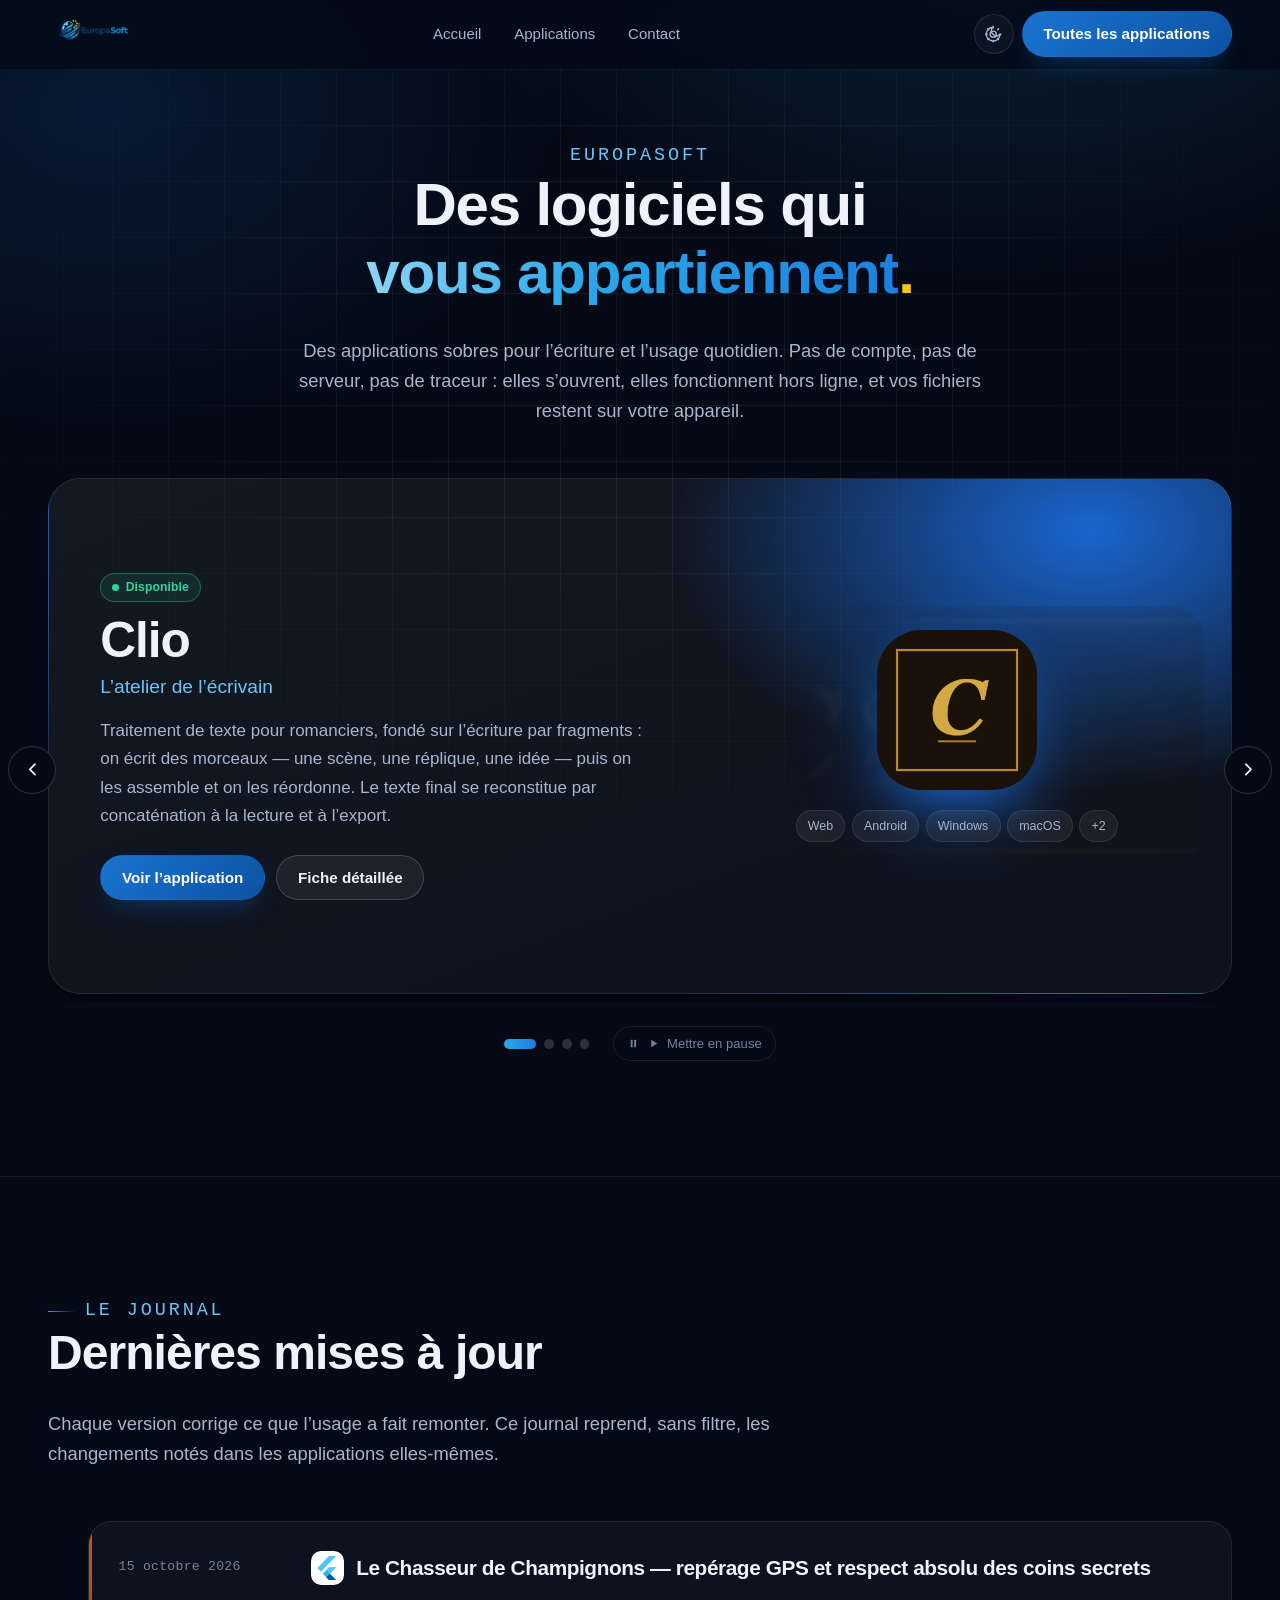
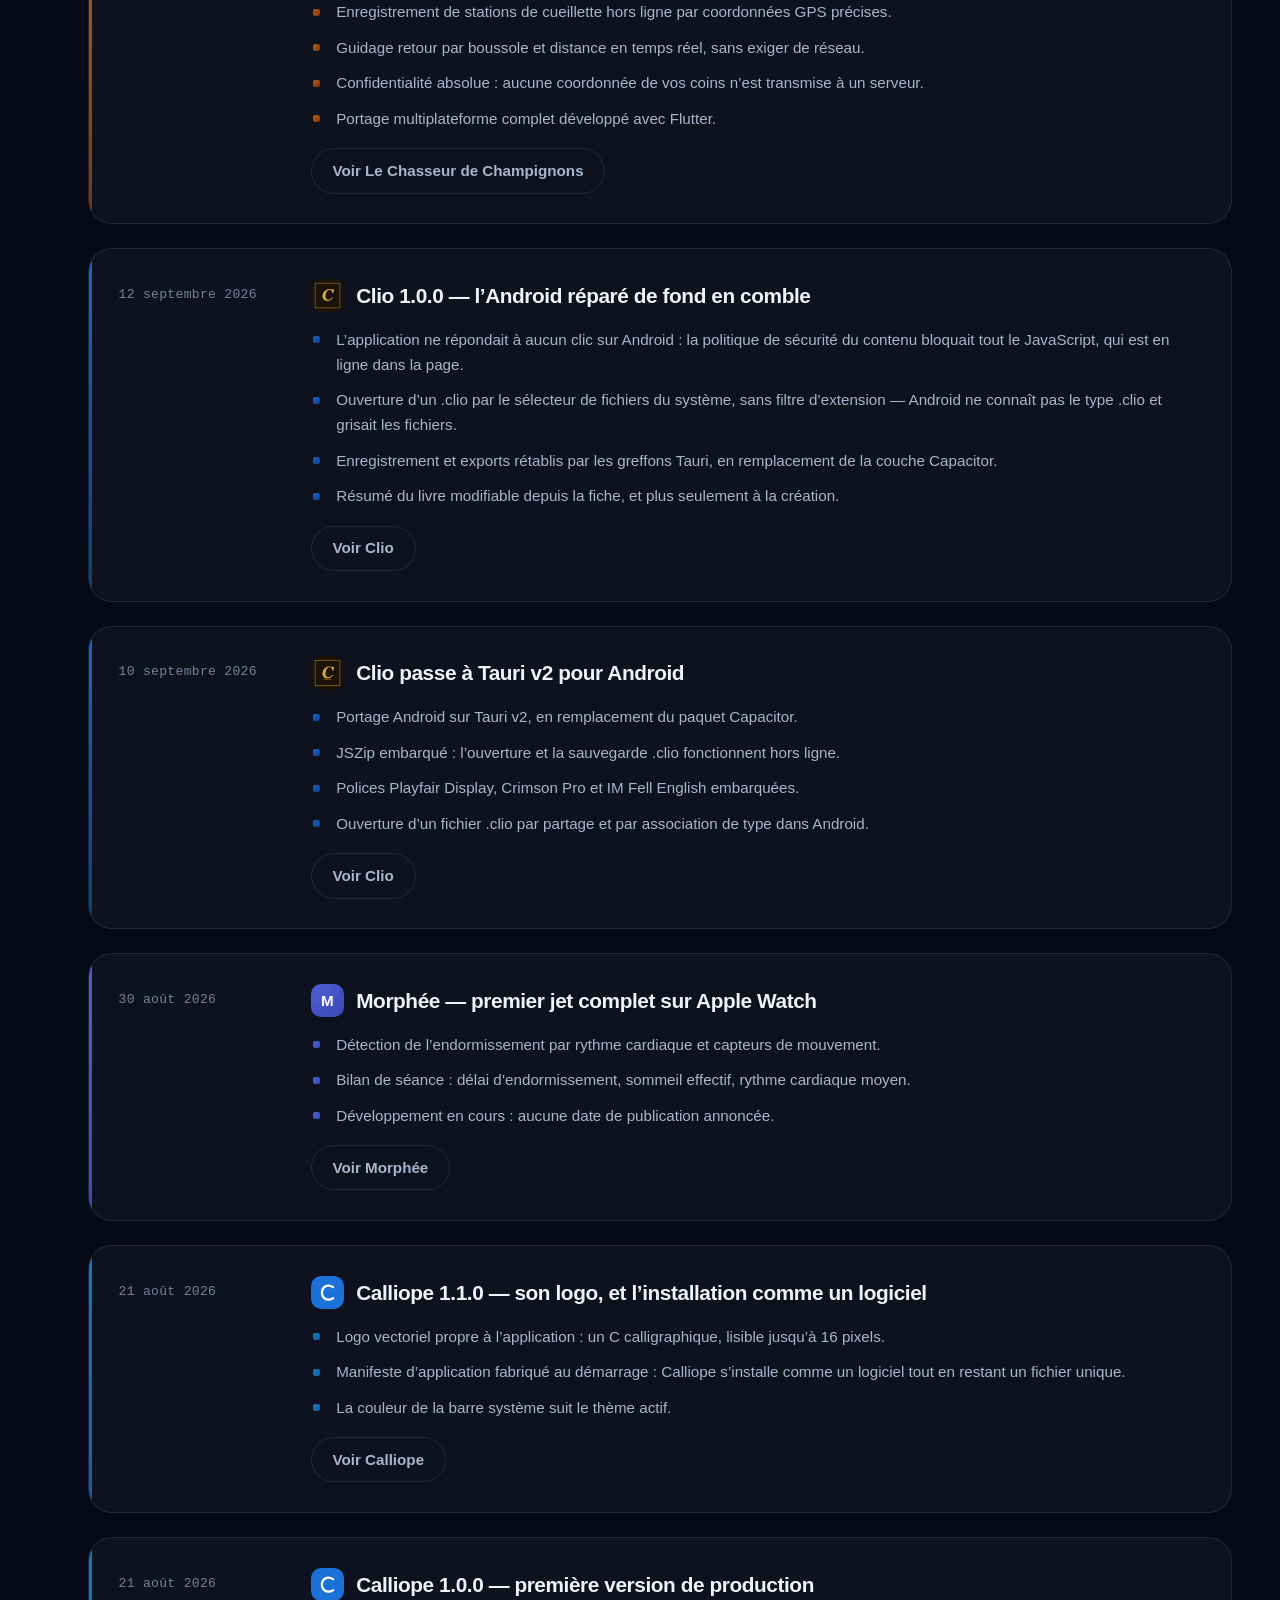
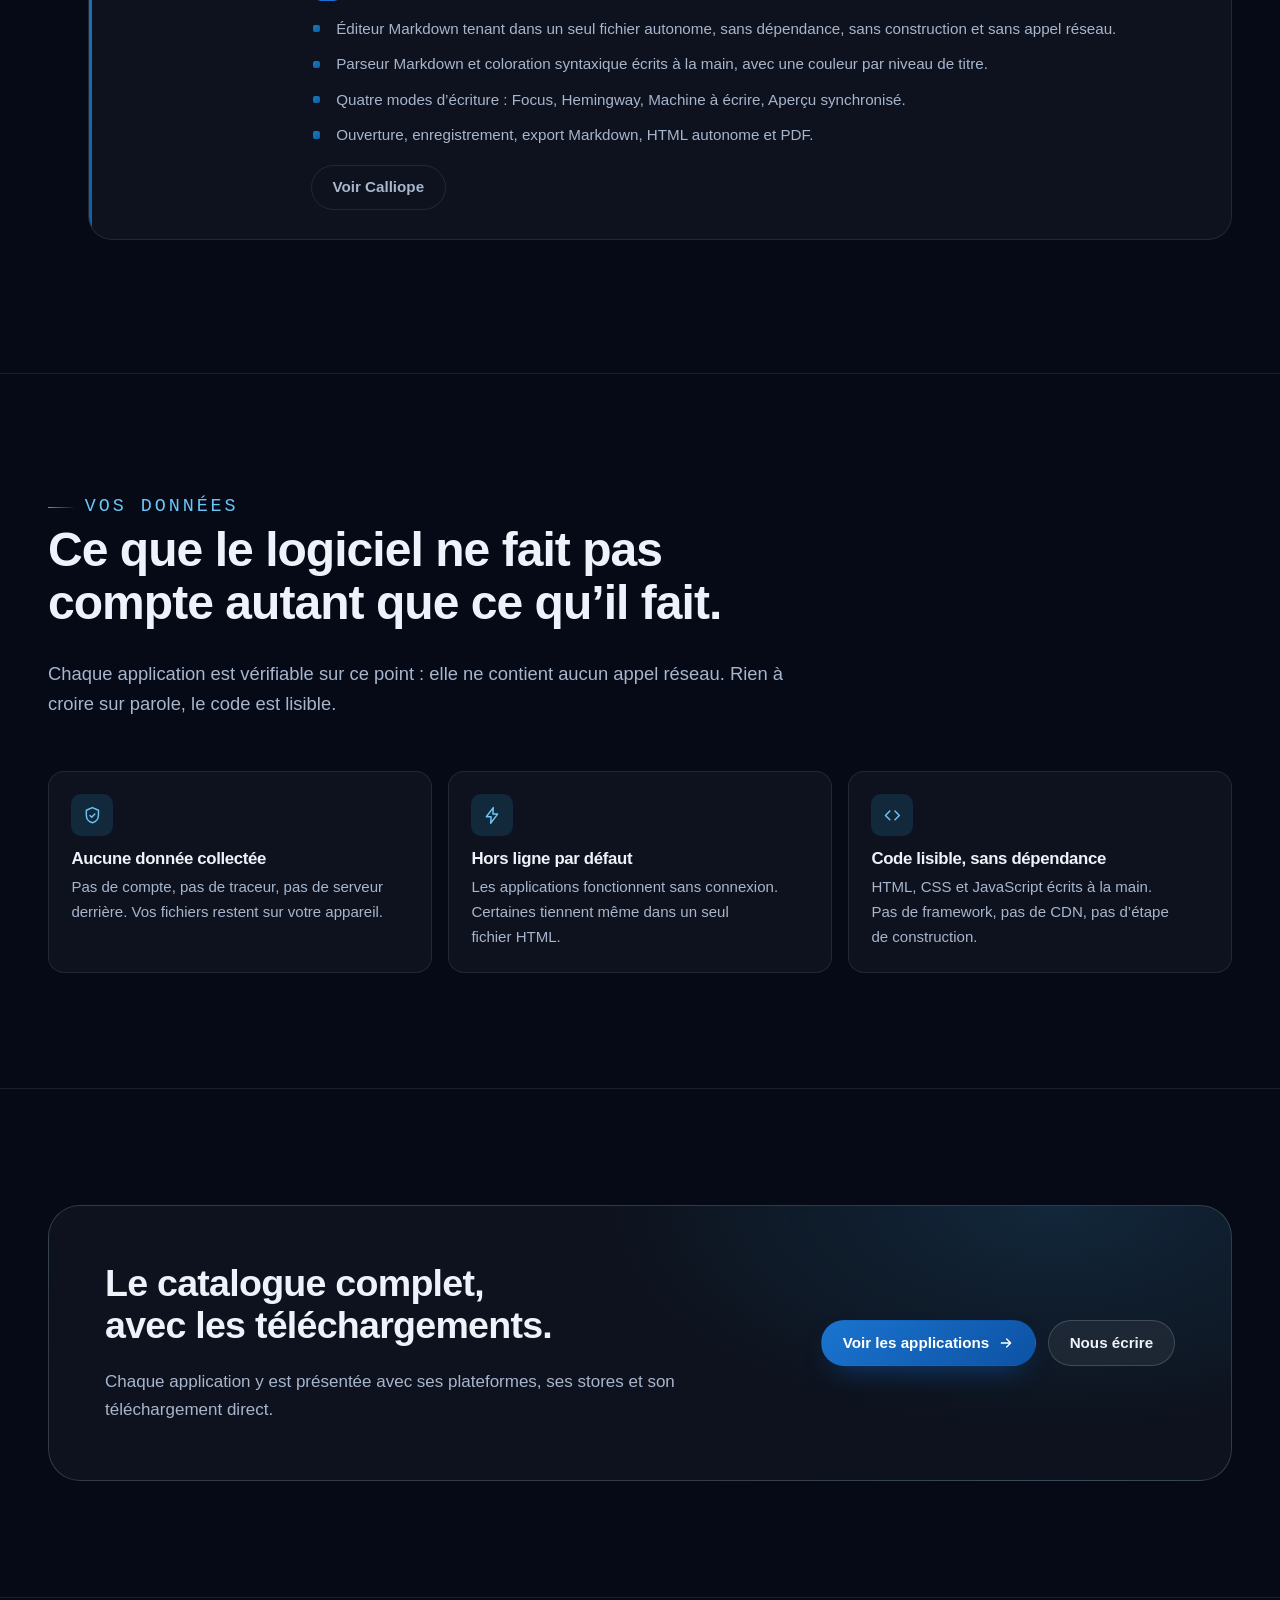
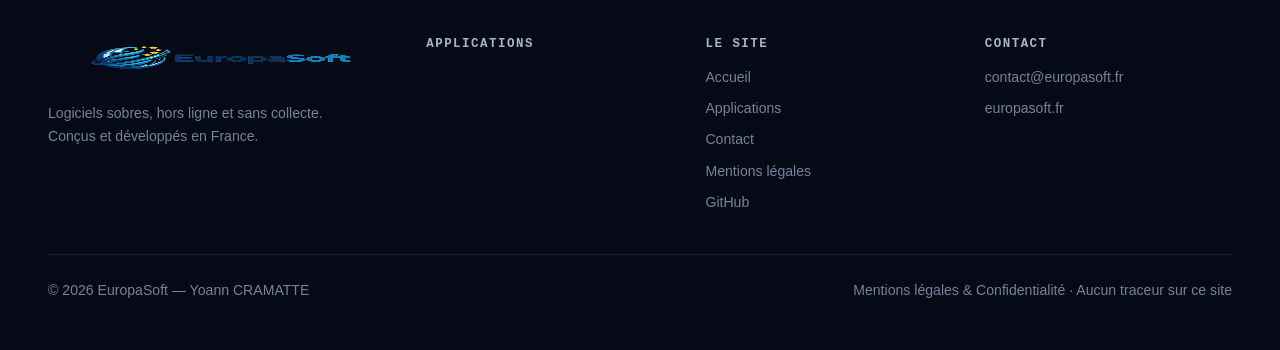
==== commit 186eb553: "wip: refonte responsive, images, mentions légales (sauvegarde des travaux en cours) Co-Authored-By: " ====
--- a/index.html
+++ b/index.html
@@ -200,9 +200,10 @@
       <div>
         <h4>Le site</h4>
         <ul>
-          <li><a href="index.html">Accueil</a></li>
+          <li><a href="index.html" aria-current="page">Accueil</a></li>
           <li><a href="applications.html">Applications</a></li>
           <li><a href="contact.html">Contact</a></li>
+          <li><a href="mentions-legales.html">Mentions légales</a></li>
           <li><a href="https://github.com/Yoann-CRAMATTE" rel="noopener">GitHub</a></li>
         </ul>
       </div>
@@ -211,14 +212,14 @@
         <h4>Contact</h4>
         <ul>
           <li><a href="mailto:contact@europasoft.fr">contact@europasoft.fr</a></li>
-          <li><a href="https://www.europasoft.eu" rel="noopener">www.europasoft.eu</a></li>
+          <li><a href="https://europasoft.fr" rel="noopener">europasoft.fr</a></li>
         </ul>
       </div>
     </div>
 
     <div class="pied__bas">
       <p style="margin:0">© <span id="annee">2026</span> EuropaSoft — Yoann CRAMATTE</p>
-      <p style="margin:0">Aucun traceur sur ce site. Aucun cookie déposé.</p>
+      <p style="margin:0"><a href="mentions-legales.html">Mentions légales & Confidentialité</a> · Aucun traceur sur ce site</p>
     </div>
   </div>
 </footer>
@@ -240,7 +241,7 @@
   "@context": "https://schema.org",
   "@type": "Organization",
   "name": "EuropaSoft",
-  "url": "https://www.europasoft.eu",
+  "url": "https://europasoft.fr",
   "email": "contact@europasoft.fr",
   "founder": { "@type": "Person", "name": "Yoann CRAMATTE" },
   "sameAs": ["https://github.com/Yoann-CRAMATTE"]
--- a/assets/css/style.css
+++ b/assets/css/style.css
@@ -763,6 +763,32 @@
   font-size: clamp(3rem, 7vw, 4.75rem);
   font-weight: 700;
   box-shadow: 0 24px 50px -22px var(--app-c1);
+}
+
+.diapo__sceau--image {
+  background: transparent !important;
+  box-shadow: 0 24px 50px -18px var(--app-c1);
+}
+
+.diapo__icone-img {
+  width: 100%;
+  height: 100%;
+  object-fit: cover;
+  border-radius: 28%;
+  display: block;
+}
+
+.diapo__banniere-fond {
+  position: absolute;
+  inset: -1.5rem;
+  background-size: cover;
+  background-position: center;
+  border-radius: var(--rayon-xl);
+  opacity: 0.16;
+  filter: saturate(1.2) blur(2px);
+  mask-image: radial-gradient(circle at 75% 50%, black 25%, transparent 75%);
+  -webkit-mask-image: radial-gradient(circle at 75% 50%, black 25%, transparent 75%);
+  pointer-events: none;
 }
 
 .diapo__plateformes {
@@ -918,6 +944,77 @@
 
 /* ---------- 7. Grille des applications ----------------------------- */
 
+/* Barre de recherche instantanée */
+.barre-recherche {
+  margin-bottom: 1.5rem;
+  display: flex;
+  flex-direction: column;
+  gap: 0.6rem;
+}
+
+.champ-recherche {
+  position: relative;
+  display: flex;
+  align-items: center;
+  width: 100%;
+  max-width: 32rem;
+}
+
+.champ-recherche__icone {
+  position: absolute;
+  left: 1rem;
+  width: 1.15rem;
+  height: 1.15rem;
+  color: var(--texte-faible);
+  pointer-events: none;
+}
+
+.champ-recherche input[type='search'] {
+  width: 100%;
+  padding: 0.75rem 2.5rem 0.75rem 2.8rem;
+  border-radius: var(--rayon-m);
+  border: 1px solid var(--bordure);
+  background: var(--surface);
+  color: var(--texte);
+  font-family: inherit;
+  font-size: 0.95rem;
+  transition: border-color var(--transition), box-shadow var(--transition), background var(--transition);
+}
+
+.champ-recherche input[type='search']:focus {
+  outline: none;
+  border-color: var(--bleu-400);
+  background: var(--surface-forte);
+  box-shadow: 0 0 0 3px rgba(42, 167, 232, 0.18);
+}
+
+.champ-recherche__effacer {
+  position: absolute;
+  right: 0.6rem;
+  display: grid;
+  place-items: center;
+  width: 1.8rem;
+  height: 1.8rem;
+  padding: 0;
+  border: none;
+  border-radius: 50%;
+  background: transparent;
+  color: var(--texte-faible);
+  cursor: pointer;
+  transition: color var(--transition), background var(--transition);
+}
+
+.champ-recherche__effacer:hover {
+  color: var(--texte);
+  background: var(--surface-forte);
+}
+
+.compteur-resultats {
+  font-size: 0.86rem;
+  color: var(--texte-faible);
+  margin: 0;
+}
+
 .filtres {
   display: flex;
   flex-wrap: wrap;
@@ -1036,6 +1133,20 @@
   box-shadow: 0 10px 22px -12px var(--app-c1);
 }
 
+.carte-app__sceau--image {
+  background: transparent !important;
+  box-shadow: 0 8px 18px -8px var(--app-c1);
+  overflow: hidden;
+}
+
+.carte-app__icone-img {
+  width: 100%;
+  height: 100%;
+  object-fit: cover;
+  border-radius: 18px;
+  display: block;
+}
+
 .carte-app__titre {
   display: flex;
   flex-wrap: wrap;
@@ -1103,6 +1214,29 @@
 .carte-app__actions .bouton {
   flex: 1 1 auto;
   min-width: 9.5rem;
+}
+
+.carte-app__actions .bouton-action-secondaire {
+  flex: 0 0 2.5rem;
+  min-width: unset;
+  width: 2.5rem;
+  height: 2.5rem;
+  padding: 0;
+  border-radius: var(--rayon-m);
+  border: 1px solid var(--bordure);
+  background: var(--surface);
+  color: var(--texte-doux);
+  display: grid;
+  place-items: center;
+  cursor: pointer;
+  transition: all var(--transition);
+}
+
+.carte-app__actions .bouton-action-secondaire:hover {
+  color: var(--texte);
+  border-color: var(--bleu-400);
+  background: var(--surface-forte);
+  transform: translateY(-2px);
 }
 
 /* L'état reste dans le flux : il ne peut donc jamais recouvrir le titre. */
@@ -1182,6 +1316,31 @@
   padding-right: 3rem;
 }
 
+.fiche__banniere-wrap {
+  margin: -1.75rem -1.75rem 1.5rem -1.75rem;
+  max-height: 220px;
+  overflow: hidden;
+  border-radius: var(--rayon-l) var(--rayon-l) 0 0;
+  position: relative;
+  background: var(--surface-forte);
+}
+
+.fiche__banniere-img {
+  width: 100%;
+  height: auto;
+  max-height: 220px;
+  object-fit: cover;
+  display: block;
+}
+
+.fiche__icone-img {
+  width: 100%;
+  height: 100%;
+  object-fit: cover;
+  border-radius: 18px;
+  display: block;
+}
+
 .fiche__tete .carte-app__sceau {
   width: 3.75rem;
   height: 3.75rem;
@@ -1378,6 +1537,19 @@
   font-size: 0.95rem;
 }
 
+.entree__sceau--image {
+  background: transparent !important;
+  overflow: hidden;
+}
+
+.entree__icone-img {
+  width: 100%;
+  height: 100%;
+  object-fit: cover;
+  border-radius: 8px;
+  display: block;
+}
+
 .entree__tete h3 {
   font-size: clamp(1.05rem, 1rem + 0.45vw, 1.3rem);
   margin: 0;
@@ -1568,6 +1740,38 @@
   margin-top: 0.25rem !important;
 }
 
+.ligne-copie-courriel {
+  display: flex;
+  align-items: center;
+  gap: 0.5rem;
+}
+
+.bouton-copier {
+  width: 2rem;
+  height: 2rem;
+  padding: 0;
+  border-radius: var(--rayon-s);
+  border: 1px solid var(--bordure);
+  background: var(--surface);
+  color: var(--texte-faible);
+  display: grid;
+  place-items: center;
+  cursor: pointer;
+  transition: all var(--transition);
+}
+
+.bouton-copier:hover {
+  color: var(--texte);
+  border-color: var(--bleu-400);
+  background: var(--surface-forte);
+  transform: translateY(-1px);
+}
+
+.bouton-copier svg {
+  width: 1.1rem;
+  height: 1.1rem;
+}
+
 /* Méthode, contact, pied de page -------------------------------- */
 
 .contact {
@@ -1878,16 +2082,56 @@
   }
 }
 
+/* Toast accessible de notification */
+.toast {
+  position: fixed;
+  bottom: 1.75rem;
+  right: 1.75rem;
+  z-index: 9999;
+  display: flex;
+  align-items: center;
+  gap: 0.75rem;
+  padding: 0.85rem 1.25rem;
+  border-radius: var(--rayon-m);
+  border: 1px solid var(--bordure-forte);
+  background: color-mix(in srgb, var(--fond-doux) 92%, transparent);
+  backdrop-filter: blur(14px);
+  -webkit-backdrop-filter: blur(14px);
+  color: var(--texte);
+  font-size: 0.92rem;
+  font-weight: 500;
+  box-shadow: var(--ombre-haute);
+  transform: translateY(1.5rem);
+  opacity: 0;
+  pointer-events: none;
+  transition: transform 250ms cubic-bezier(0.16, 1, 0.3, 1), opacity 250ms ease;
+}
+
+.toast--visible {
+  transform: translateY(0);
+  opacity: 1;
+  pointer-events: auto;
+}
+
+.toast svg {
+  width: 1.25rem;
+  height: 1.25rem;
+  color: var(--vert);
+  flex: none;
+}
+
 /* Impression : une fiche propre, sans décor. */
 @media print {
   .entete,
   .tiroir,
   .fiche,
+  .toast,
   .section--haut::before,
   .carrousel__fleche,
   .carrousel__pieds,
   .contact__actions,
-  .filtres {
+  .filtres,
+  .barre-recherche {
     display: none !important;
   }
 
@@ -1907,3 +2151,4 @@
     box-shadow: none;
   }
 }
+
